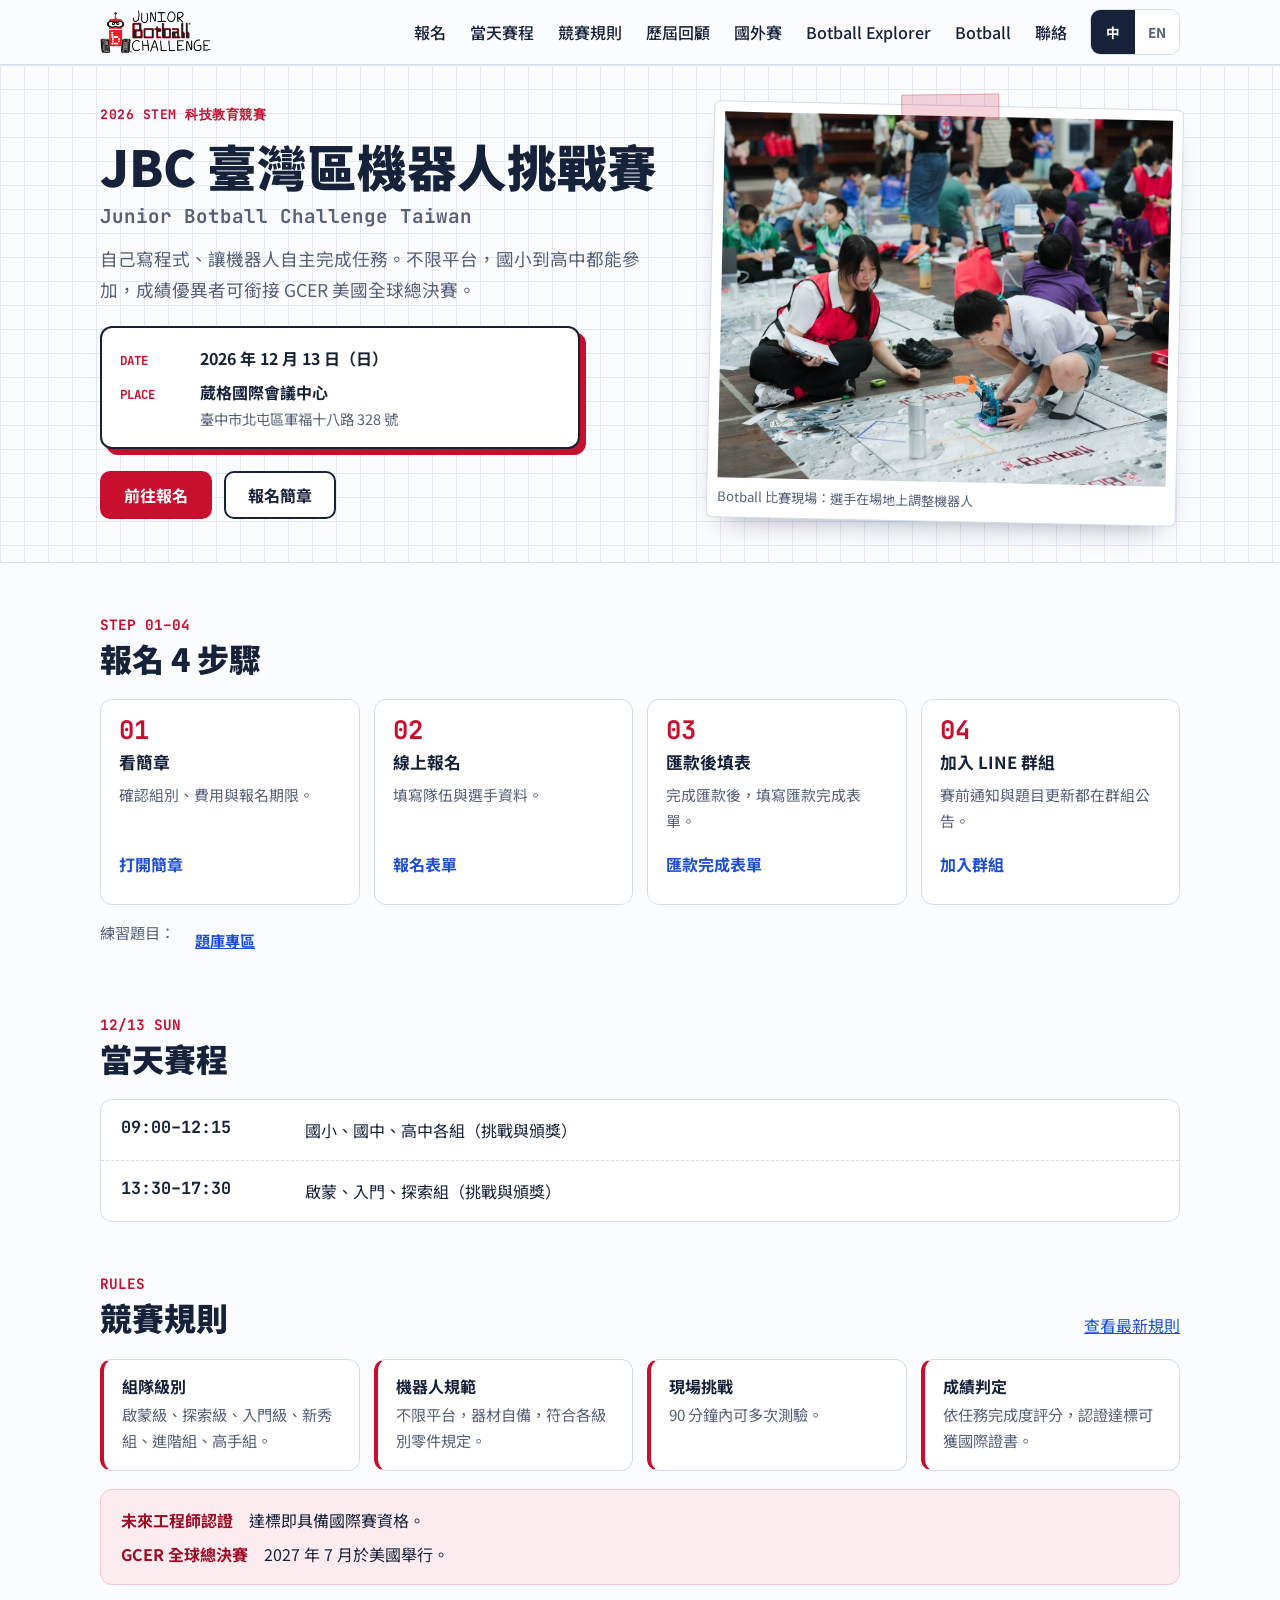
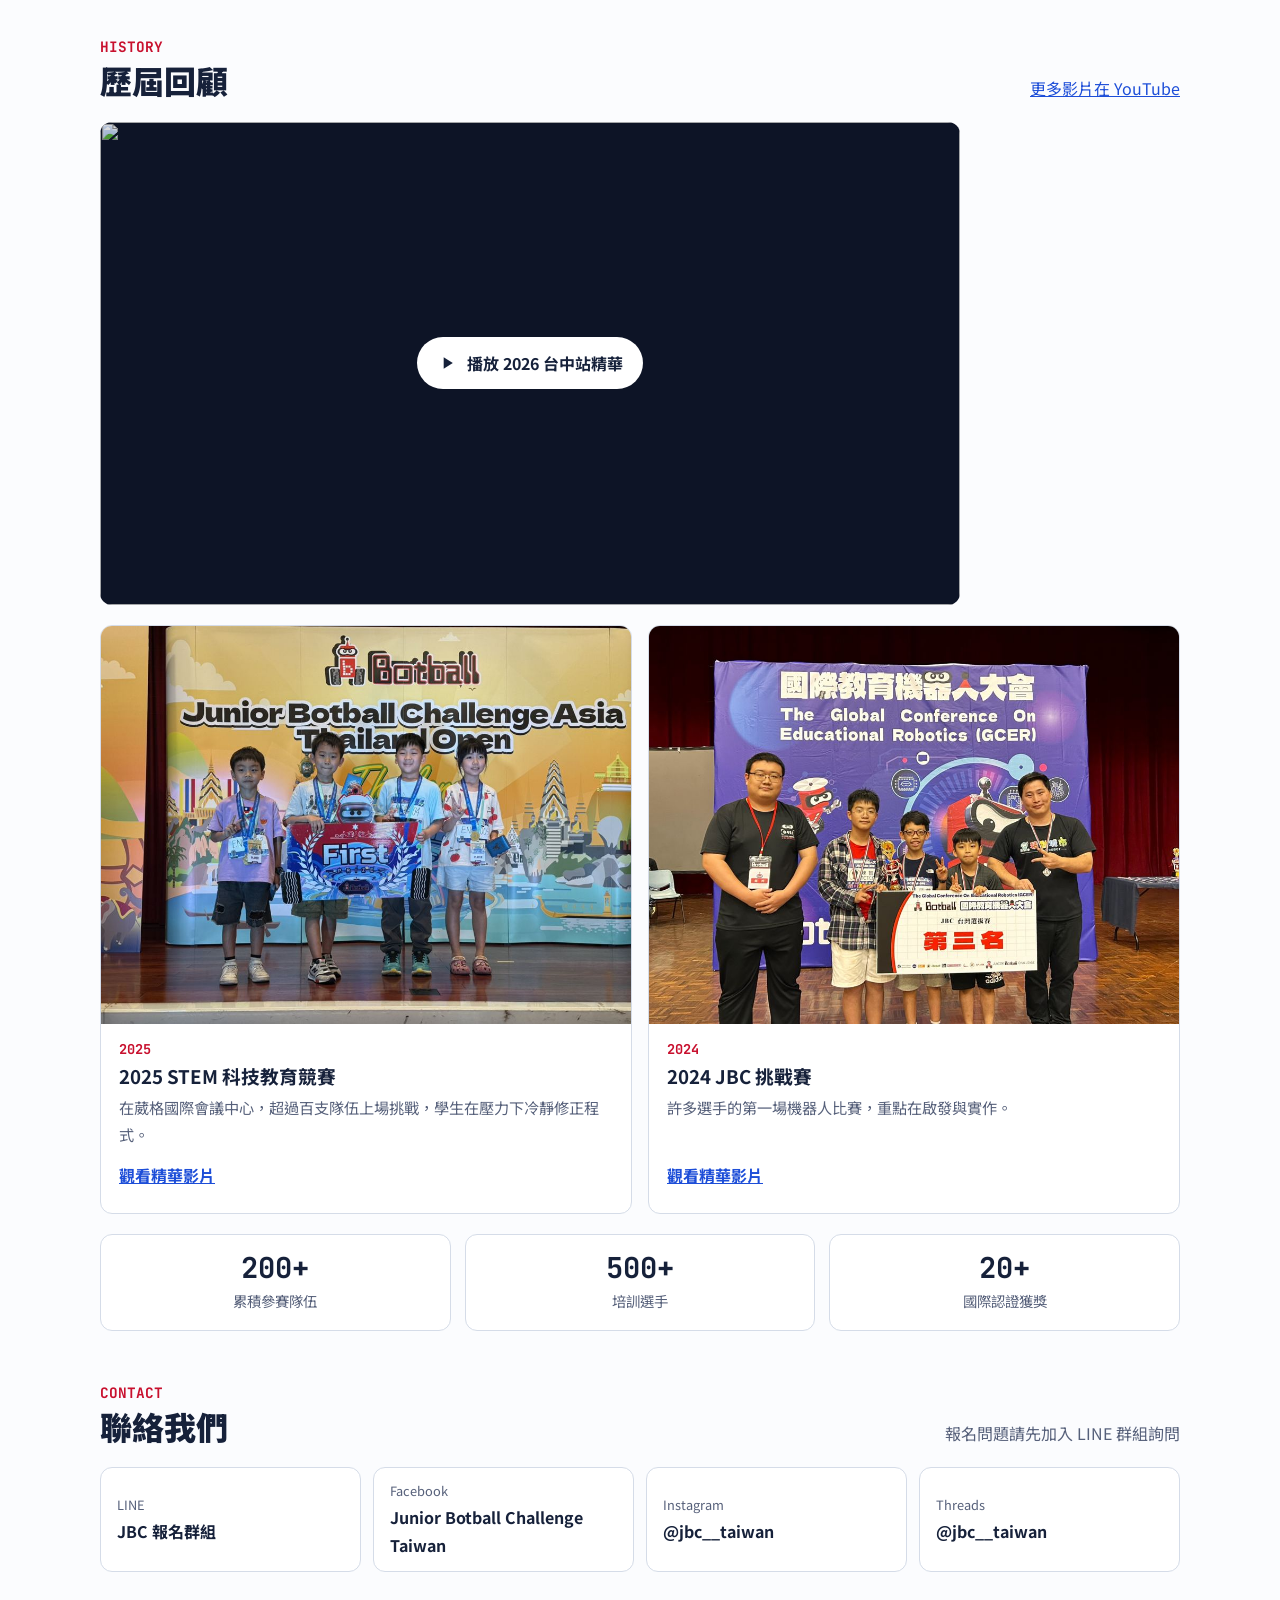
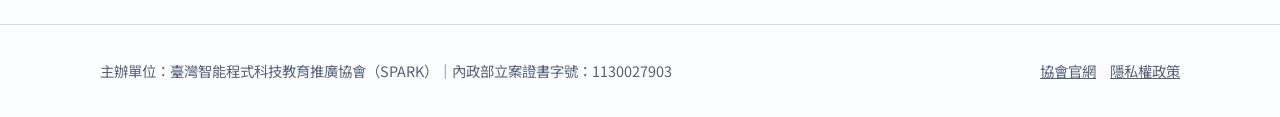
==== index.html @ 240d67c4 "結構化資料 offers 補 availability／validFrom Co-Authored-By: Claude Opus 5.5 <noreply@anthropic.com>" ====
<!DOCTYPE html>
<html lang="zh-Hant-TW">
<head>
<meta charset="UTF-8">
<meta name="viewport" content="width=device-width, initial-scale=1.0">
<meta name="google-site-verification" content="c92625bde6a1e008">
<meta name="google-site-verification" content="DhVqMLKQk_duosycDrDV4HnXtZcIOzn5lHSoK9dYo_E">
<title>Junior Botball Taiwan 2026 | JBC 臺灣區機器人挑戰賽官方網站 - 臺灣智能程式科技教育推廣協會</title>
<meta name="description" content="Junior Botball Challenge（JBC）臺灣區機器人挑戰賽官方網站。2026/12/13（日）於臺中葳格國際會議中心舉行，由臺灣智能程式科技教育推廣協會（SPARK）主辦，不限平台、國小到高中都能參加，成績優異者可銜接 GCER 美國全球總決賽。">
<meta name="robots" content="index, follow, max-image-preview:large, max-snippet:-1, max-video-preview:-1">
<link rel="canonical" href="https://junior-botball-challenge-taiwan.github.io/">
<link rel="icon" type="image/png" href="jbc-logo.png">
<meta name="theme-color" content="#c8102e">
<meta property="og:locale" content="zh_TW">
<meta property="og:type" content="website">
<meta property="og:title" content="JBC 臺灣區機器人挑戰賽 2026/12/13 臺中">
<meta property="og:description" content="Junior Botball Challenge 臺灣區開放挑戰，2026/12/13 臺中葳格國際會議中心。不限平台、國小到高中，成績優異可銜接 GCER 美國全球總決賽。">
<meta property="og:image" content="https://junior-botball-challenge-taiwan.github.io/img/field.jpg">
<meta property="og:image:width" content="1200">
<meta property="og:image:height" content="980">
<meta property="og:url" content="https://junior-botball-challenge-taiwan.github.io/">
<meta property="og:site_name" content="Junior Botball Challenge Taiwan">
<meta name="twitter:card" content="summary_large_image">
<meta name="twitter:title" content="JBC 臺灣區機器人挑戰賽 2026/12/13 臺中">
<meta name="twitter:description" content="不限平台、國小到高中，成績優異可銜接 GCER 美國全球總決賽。">
<meta name="twitter:image" content="https://junior-botball-challenge-taiwan.github.io/img/field.jpg">
<script type="application/ld+json">
{
  "@context": "https://schema.org",
  "@graph": [
    {
      "@type": "WebSite",
      "@id": "https://junior-botball-challenge-taiwan.github.io/#website",
      "url": "https://junior-botball-challenge-taiwan.github.io/",
      "name": "Junior Botball Taiwan 官方網站",
      "description": "Junior Botball Challenge 臺灣區機器人挑戰賽官方網站",
      "publisher": {"@id": "https://junior-botball-challenge-taiwan.github.io/#organization"}
    },
    {
      "@type": "Organization",
      "@id": "https://junior-botball-challenge-taiwan.github.io/#organization",
      "name": "Junior Botball Challenge Taiwan",
      "url": "https://junior-botball-challenge-taiwan.github.io/",
      "logo": "https://junior-botball-challenge-taiwan.github.io/jbc-logo.png",
      "parentOrganization": {"@id": "https://spark-taiwan-association.github.io/#organization"},
      "sameAs": ["https://www.facebook.com/BotballTaiwan/", "https://www.instagram.com/jbc__taiwan/", "https://www.threads.com/@jbc__taiwan", "https://www.youtube.com/@jbc__taiwan"]
    },
    {
      "@type": "SportsEvent",
      "@id": "https://junior-botball-challenge-taiwan.github.io/#event2026",
      "name": "2026 JBC Junior Botball Challenge Taiwan 臺灣區機器人挑戰賽",
      "description": "Junior Botball Challenge 臺灣區開放挑戰。由臺灣智能程式科技教育推廣協會（SPARK）主辦，不限平台，成績優異者可銜接 GCER 美國全球總決賽。",
      "image": "https://junior-botball-challenge-taiwan.github.io/img/field.jpg",
      "startDate": "2026-12-13T09:00+08:00",
      "endDate": "2026-12-13T17:30+08:00",
      "eventStatus": "https://schema.org/EventScheduled",
      "eventAttendanceMode": "https://schema.org/OfflineEventAttendanceMode",
      "location": {"@type": "Place", "name": "葳格國際會議中心", "address": {"@type": "PostalAddress", "streetAddress": "軍福十八路328號", "addressLocality": "臺中市北屯區", "addressCountry": "TW"}},
      "organizer": {"@type": "EducationalOrganization", "@id": "https://spark-taiwan-association.github.io/#organization", "name": "臺灣智能程式科技教育推廣協會", "url": "https://spark-taiwan-association.github.io/"},
      "performer": {"@type": "PerformingGroup", "name": "JBC 臺灣區參賽隊伍"},
      "offers": {"@type": "Offer", "url": "https://forms.gle/fjha4p4qbDPJBKuV6", "availability": "https://schema.org/SoldOut", "validFrom": "2026-09-15T00:00+08:00"}
    }
  ]
}
</script>
<link rel="preconnect" href="https://fonts.googleapis.com">
<link rel="preconnect" href="https://fonts.gstatic.com" crossorigin>
<link href="https://fonts.googleapis.com/css2?family=Noto+Sans+TC:wght@400;500;700;900&family=JetBrains+Mono:wght@500;700&display=swap" rel="stylesheet">
<style>
/* 版面：「工程筆記本」。方格紙底、Botguy 紅、深藍墨水、程式碼字體只用在時間與編號這類資料上；單欄 70rem，左對齊。 */
:root{
  --paper:#fbfcfe; --grid:#e3e9f2; --ink:#16213a; --muted:#56607a; --line:#d5dce8; --card:#fff;
  --red:#c8102e; --red-d:#9e0c24; --red-soft:#fdecef; --blue:#1d4ed8; --amber:#b45309;
  --sans:"Noto Sans TC","PingFang TC","Microsoft JhengHei",sans-serif; --mono:"JetBrains Mono",ui-monospace,Consolas,monospace;
  --r:12px; --w:70rem;
}
*{box-sizing:border-box}
html{scroll-behavior:smooth;scroll-padding-top:72px}
@media (prefers-reduced-motion:reduce){html{scroll-behavior:auto}*{transition:none!important}}
body{margin:0;background:var(--paper);color:var(--ink);font:400 1rem/1.75 var(--sans);-webkit-font-smoothing:antialiased}
img{max-width:100%;height:auto;display:block}
a{color:var(--blue)}
a:focus-visible,button:focus-visible,summary:focus-visible{outline:3px solid var(--blue);outline-offset:3px;border-radius:6px}
h1,h2,h3{line-height:1.3;margin:0;text-wrap:balance}
.wrap{max-width:var(--w);margin:0 auto;padding-inline:20px}
.mono{font-family:var(--mono)}
.skip{position:absolute;left:-999px;top:8px;background:#fff;padding:8px 12px;z-index:100}.skip:focus{left:8px}

.top{position:sticky;top:0;z-index:50;background:rgba(251,252,254,.95);backdrop-filter:blur(8px);border-bottom:1px solid var(--line)}
.top .wrap{display:flex;align-items:center;gap:12px;min-height:64px}
.brand{display:flex;align-items:center;min-height:44px}
.brand img{width:112px;height:auto}
.nav{margin-left:auto;display:flex;gap:2px}
.nav a{display:inline-flex;align-items:center;min-height:44px;padding:0 11px;border-radius:8px;text-decoration:none;color:var(--ink);font-weight:500;white-space:nowrap}
.nav a:hover{background:#eef2f8}
.lang{display:inline-flex;border:1px solid var(--line);border-radius:10px;overflow:hidden;background:#fff}
.lang button{min-height:44px;min-width:44px;border:0;background:#fff;font:700 .85rem var(--sans);color:var(--muted);cursor:pointer}
.lang button[aria-pressed="true"]{background:var(--ink);color:#fff}
.menu{display:none}
.menu summary{list-style:none;display:inline-flex;align-items:center;min-height:44px;padding:0 14px;border:1px solid var(--line);border-radius:10px;cursor:pointer;font-weight:500;background:#fff}
.menu summary::-webkit-details-marker{display:none}
.menu[open] .panel{position:absolute;left:0;right:0;top:64px;background:#fff;border-bottom:1px solid var(--line);padding:8px 20px 16px;display:grid}
.menu .panel a{min-height:48px;display:flex;align-items:center;text-decoration:none;color:var(--ink);font-weight:500;border-bottom:1px solid #eef1f5}
@media (max-width:960px){.nav{display:none}.menu{display:block;margin-left:auto}}

/* 第一屏：方格紙 */
.hero{background-color:var(--paper);background-image:linear-gradient(var(--grid) 1px,transparent 1px),linear-gradient(90deg,var(--grid) 1px,transparent 1px);background-size:24px 24px;border-bottom:1px solid var(--line);padding-block:40px}
.hero .grid{display:grid;grid-template-columns:1.1fr .9fr;gap:36px;align-items:center}
.kicker{font:700 .82rem/1 var(--mono);color:var(--red);letter-spacing:.04em}
.hero h1{font-size:clamp(2rem,4.6vw,3.1rem);font-weight:900;margin-top:12px}
.hero h1 .en{display:block;font:700 clamp(1rem,2vw,1.2rem)/1.4 var(--mono);color:var(--muted);margin-top:6px}
.hero .lead{font-size:1.1rem;color:var(--muted);margin:14px 0 20px;max-width:32em}
.event{background:#fff;border:2px solid var(--ink);border-radius:var(--r);padding:16px 18px;display:grid;gap:6px;max-width:30rem;box-shadow:6px 6px 0 var(--red)}
.event .row{display:grid;grid-template-columns:4.5rem 1fr;gap:8px;align-items:baseline}
.event .k{font:700 .78rem/1.6 var(--mono);color:var(--red)}
.event .v{font-weight:700}
.event .v small{display:block;font-weight:400;color:var(--muted);font-size:.9rem}
.btns{display:flex;flex-wrap:wrap;gap:12px;margin-top:22px}
.btn{display:inline-flex;align-items:center;justify-content:center;gap:8px;min-height:48px;padding:0 22px;border-radius:10px;font-weight:700;text-decoration:none;border:2px solid var(--ink)}
.btn.primary{background:var(--red);border-color:var(--red);color:#fff}
.btn.primary:hover{background:var(--red-d);border-color:var(--red-d)}
.btn.ghost{background:#fff;color:var(--ink)}
.shot{margin:0;background:#fff;padding:10px 10px 8px;border:1px solid var(--line);border-radius:6px;transform:rotate(1.2deg);box-shadow:0 14px 30px -18px rgba(22,33,58,.5);position:relative}
.shot::before{content:"";position:absolute;top:-12px;left:50%;width:96px;height:24px;margin-left:-48px;background:rgba(200,16,46,.18);border:1px solid rgba(200,16,46,.25);transform:rotate(-2deg)}
.shot figcaption{font-size:.82rem;color:var(--muted);padding-top:8px}
@media (max-width:900px){.hero .grid{grid-template-columns:1fr;gap:28px}.hero{padding-block:24px}.shot{transform:none}}

section{padding-block:52px}
.head{display:flex;align-items:end;justify-content:space-between;gap:12px;flex-wrap:wrap;margin-bottom:20px}
.head h2{font-size:clamp(1.5rem,3vw,2rem);font-weight:900}
.head h2 .n{font:700 .9rem var(--mono);color:var(--red);display:block;margin-bottom:4px}
.head p{margin:0;color:var(--muted)}

/* 報名步驟 */
.steps{list-style:none;margin:0;padding:0;display:grid;grid-template-columns:repeat(4,1fr);gap:14px;counter-reset:s}
.steps li{counter-increment:s;background:var(--card);border:1px solid var(--line);border-radius:var(--r);padding:18px;display:flex;flex-direction:column;gap:8px;min-width:0}
.steps li::before{content:"0" counter(s);font:700 1.6rem/1 var(--mono);color:var(--red)}
.steps h3{font-size:1.05rem}
.steps p{margin:0;color:var(--muted);font-size:.93rem;flex:1}
.steps a{display:inline-flex;align-items:center;min-height:44px;font-weight:700;text-decoration:none}
.extra{margin-top:14px;display:flex;flex-wrap:wrap;gap:10px 20px;color:var(--muted);font-size:.95rem}
.extra a{display:inline-flex;align-items:center;min-height:44px;font-weight:700}
@media (max-width:900px){.steps{grid-template-columns:1fr 1fr}}
@media (max-width:520px){.steps{grid-template-columns:1fr}.steps li{display:grid;grid-template-columns:48px 1fr;gap:2px 12px;padding:14px 16px}.steps li::before{grid-row:1/4;align-self:start;padding-top:2px}}

/* 當天賽程 */
.day{background:#fff;border:1px solid var(--line);border-radius:var(--r);overflow:hidden}
.slot{display:grid;grid-template-columns:10.5rem 1fr;gap:16px;padding:16px 20px;border-top:1px dashed var(--line)}
.slot:first-child{border-top:0}
.slot .t{font:700 1.05rem var(--mono);font-variant-numeric:tabular-nums}
@media (max-width:520px){.slot{grid-template-columns:1fr;gap:2px;padding:14px 16px}}

/* 規則 */
.rules{display:grid;grid-template-columns:repeat(4,1fr);gap:14px}
.rule{background:#fff;border:1px solid var(--line);border-left:4px solid var(--red);border-radius:var(--r);padding:16px 18px;min-width:0}
.rule h3{font-size:1rem}
.rule p{margin:4px 0 0;color:var(--muted);font-size:.95rem}
@media (max-width:900px){.rules{grid-template-columns:1fr 1fr}}
@media (max-width:520px){.rules{grid-template-columns:1fr}}
.path{margin-top:18px;background:var(--red-soft);border:1px solid #f6c5cf;border-radius:var(--r);padding:16px 20px;display:grid;gap:6px}
.path b{color:var(--red-d)}

/* 歷屆回顧 */
.video{position:relative;aspect-ratio:16/9;width:100%;max-width:860px;border-radius:var(--r);overflow:hidden;background:#0d1426;margin-bottom:20px}
.video a,.video iframe{position:absolute;inset:0;width:100%;height:100%;border:0}
.video a{display:grid;place-items:center;text-decoration:none}
.video img{position:absolute;inset:0;width:100%;height:100%;object-fit:cover;opacity:.85}
.video .play{position:relative;display:inline-flex;align-items:center;gap:10px;background:#fff;color:var(--ink);font-weight:700;padding:12px 20px;border-radius:999px;min-height:48px}
.years{display:grid;grid-template-columns:repeat(auto-fit,minmax(280px,1fr));gap:16px}
.year{background:#fff;border:1px solid var(--line);border-radius:var(--r);overflow:hidden;display:flex;flex-direction:column;min-width:0}
.year img{aspect-ratio:4/3;object-fit:cover;width:100%}
.year .b{padding:16px 18px;display:flex;flex-direction:column;gap:6px;flex:1}
.year .y{font:700 .85rem var(--mono);color:var(--red)}
.year p{margin:0;color:var(--muted);font-size:.95rem;flex:1}
.year a{display:inline-flex;align-items:center;min-height:44px;font-weight:700}
.stats{display:grid;grid-template-columns:repeat(3,1fr);gap:14px;margin-top:20px}
.stat{background:#fff;border:1px solid var(--line);border-radius:var(--r);padding:16px;text-align:center}
.stat b{display:block;font:700 1.8rem/1.2 var(--mono);color:var(--ink)}
.stat span{color:var(--muted);font-size:.9rem}

/* 聯絡 */
.contact{display:grid;grid-template-columns:repeat(auto-fit,minmax(200px,1fr));gap:12px}
.contact a{display:flex;flex-direction:column;justify-content:center;min-height:68px;padding:12px 16px;background:#fff;border:1px solid var(--line);border-radius:var(--r);text-decoration:none;color:var(--ink);min-width:0}
.contact small{color:var(--muted);font-size:.8rem}
.contact b{overflow-wrap:anywhere}

footer{border-top:1px solid var(--line);padding-block:24px 96px;font-size:.9rem;color:var(--muted)}
footer .wrap{display:flex;flex-wrap:wrap;gap:6px 24px;justify-content:space-between;align-items:center}
footer a{color:var(--muted);display:inline-flex;align-items:center;min-height:44px}
.dock{position:fixed;left:0;right:0;bottom:0;z-index:60;display:none;gap:10px;padding:10px 16px calc(10px + env(safe-area-inset-bottom,0px));background:rgba(255,255,255,.97);border-top:1px solid var(--line)}
.dock a{flex:1;min-height:48px}
@media (max-width:900px){.dock{display:flex}}
@media (min-width:901px){footer{padding-bottom:24px}}
</style>
<script async src="https://www.googletagmanager.com/gtag/js?id=G-RSTZ156MFP"></script>
<script>window.dataLayer=window.dataLayer||[];function gtag(){dataLayer.push(arguments);}gtag('js',new Date());gtag('config','G-RSTZ156MFP');</script>
</head>
<body>
<a class="skip" href="#main" data-i18n="skip">跳到主要內容</a>
<header class="top">
  <div class="wrap">
    <a class="brand" href="#top" aria-label="Junior Botball Challenge Taiwan"><img src="jbc-logo.png" width="400" height="158" alt="Junior Botball Challenge"></a>
    <nav class="nav" aria-label="主選單">
      <a href="#apply" data-i18n="n1">報名</a><a href="#day" data-i18n="n2">當天賽程</a><a href="#rules" data-i18n="n3">競賽規則</a><a href="#history" data-i18n="n4">歷屆回顧</a><a href="international.html" data-i18n="n5">國外賽</a><a href="explorer/" data-i18n="n7">Botball Explorer</a><a href="botball/" data-i18n="n8">Botball</a><a href="#contact" data-i18n="n6">聯絡</a>
    </nav>
    <details class="menu">
      <summary data-i18n="menu">選單</summary>
      <div class="panel">
        <a href="#apply" data-i18n="n1">報名</a><a href="#day" data-i18n="n2">當天賽程</a><a href="#rules" data-i18n="n3">競賽規則</a><a href="#history" data-i18n="n4">歷屆回顧</a><a href="international.html" data-i18n="n5">國外賽</a><a href="explorer/" data-i18n="n7">Botball Explorer</a><a href="botball/" data-i18n="n8">Botball</a><a href="#contact" data-i18n="n6">聯絡</a>
      </div>
    </details>
    <div class="lang" role="group" aria-label="語言 Language"><button type="button" data-lang="zh" aria-pressed="true">中</button><button type="button" data-lang="en" aria-pressed="false">EN</button></div>
  </div>
</header>

<main id="main">
  <section class="hero" id="top">
    <div class="wrap grid">
      <div>
        <div class="kicker" data-i18n="kicker">2026 STEM 科技教育競賽</div>
        <h1><span data-i18n="h1">JBC 臺灣區機器人挑戰賽</span><span class="en">Junior Botball Challenge Taiwan</span></h1>
        <p class="lead" data-i18n="lead">自己寫程式、讓機器人自主完成任務。不限平台，國小到高中都能參加，成績優異者可銜接 GCER 美國全球總決賽。</p>
        <div class="event" aria-label="比賽資訊">
          <div class="row"><span class="k">DATE</span><span class="v" data-i18n="date">2026 年 12 月 13 日（日）</span></div>
          <div class="row"><span class="k">PLACE</span><span class="v"><span data-i18n="place">葳格國際會議中心</span><small data-i18n="addr">臺中市北屯區軍福十八路 328 號</small></span></div>
        </div>
        <div class="btns">
          <a class="btn primary" href="https://forms.gle/fjha4p4qbDPJBKuV6" data-i18n="cta1">前往報名</a>
          <a class="btn ghost" href="https://drive.google.com/drive/folders/1B7hhfJ3Ua2CyPPmKw17oYh9i8j2RODKG?usp=sharing" data-i18n="cta2">報名簡章</a>
        </div>
      </div>
      <figure class="shot">
        <img src="img/field.jpg" width="1200" height="980" alt="Botball 比賽現場，學生蹲在場地上調整機器人" fetchpriority="high">
        <figcaption data-i18n="cap">Botball 比賽現場：選手在場地上調整機器人</figcaption>
      </figure>
    </div>
  </section>

  <section id="apply">
    <div class="wrap">
      <div class="head"><h2><span class="n">STEP 01–04</span><span data-i18n="apply-h">報名 4 步驟</span></h2></div>
      <ol class="steps">
        <li><h3 data-i18n="s1">看簡章</h3><p data-i18n="s1d">確認組別、費用與報名期限。</p><a href="https://drive.google.com/drive/folders/1B7hhfJ3Ua2CyPPmKw17oYh9i8j2RODKG?usp=sharing" data-i18n="s1a">打開簡章</a></li>
        <li><h3 data-i18n="s2">線上報名</h3><p data-i18n="s2d">填寫隊伍與選手資料。</p><a href="https://forms.gle/fjha4p4qbDPJBKuV6" data-i18n="s2a">報名表單</a></li>
        <li><h3 data-i18n="s3">匯款後填表</h3><p data-i18n="s3d">完成匯款後，填寫匯款完成表單。</p><a href="https://forms.gle/NYLy2fz9EUi4smjY7" data-i18n="s3a">匯款完成表單</a></li>
        <li><h3 data-i18n="s4">加入 LINE 群組</h3><p data-i18n="s4d">賽前通知與題目更新都在群組公告。</p><a href="https://line.me/ti/g2/4KLjDA6pPbE8BBsQUPSQS2M3rLRNPWO0PVtz9A?utm_source=invitation&amp;utm_medium=link_copy&amp;utm_campaign=default" data-i18n="s4a">加入群組</a></li>
      </ol>
      <div class="extra"><span data-i18n="qb-t">練習題目：</span><a href="https://docs.google.com/document/d/1isL4PLwy8q3PvW-gpLOKPoVwIaVrX9-dNvwRcoZbD04/edit?tab=t.24zxd1dnbc7u#heading=h.enjhjnwujonh" data-i18n="qb">題庫專區</a></div>
    </div>
  </section>

  <section id="day" style="padding-top:0">
    <div class="wrap">
      <div class="head"><h2><span class="n">12/13 SUN</span><span data-i18n="day-h">當天賽程</span></h2></div>
      <div class="day">
        <div class="slot"><div class="t">09:00–12:15</div><div data-i18n="am">國小、國中、高中各組（挑戰與頒獎）</div></div>
        <div class="slot"><div class="t">13:30–17:30</div><div data-i18n="pm">啟蒙、入門、探索組（挑戰與頒獎）</div></div>
      </div>
    </div>
  </section>

  <section id="rules" style="padding-top:0">
    <div class="wrap">
      <div class="head"><h2><span class="n">RULES</span><span data-i18n="rules-h">競賽規則</span></h2><p><a href="https://docs.google.com/document/d/1isL4PLwy8q3PvW-gpLOKPoVwIaVrX9-dNvwRcoZbD04/edit?tab=t.24zxd1dnbc7u#heading=h.enjhjnwujonh" data-i18n="rules-link">查看最新規則</a></p></div>
      <div class="rules">
        <div class="rule"><h3 data-i18n="r1">組隊級別</h3><p data-i18n="r1d">啟蒙級、探索級、入門級、新秀組、進階組、高手組。</p></div>
        <div class="rule"><h3 data-i18n="r2">機器人規範</h3><p data-i18n="r2d">不限平台，器材自備，符合各級別零件規定。</p></div>
        <div class="rule"><h3 data-i18n="r3">現場挑戰</h3><p data-i18n="r3d">90 分鐘內可多次測驗。</p></div>
        <div class="rule"><h3 data-i18n="r4">成績判定</h3><p data-i18n="r4d">依任務完成度評分，認證達標可獲國際證書。</p></div>
      </div>
      <div class="path">
        <div><b data-i18n="p1">未來工程師認證</b>　<span data-i18n="p1d">達標即具備國際賽資格。</span></div>
        <div><b data-i18n="p2">GCER 全球總決賽</b>　<span data-i18n="p2d">2027 年 7 月於美國舉行。</span></div>
      </div>
    </div>
  </section>

  <section id="history" style="padding-top:0">
    <div class="wrap">
      <div class="head"><h2><span class="n">HISTORY</span><span data-i18n="hist-h">歷屆回顧</span></h2><p><a href="https://www.youtube.com/@jbc__taiwan" data-i18n="yt">更多影片在 YouTube</a></p></div>
      <div class="video">
        <a href="https://youtu.be/GfGKOqLs-tU" class="yt" data-id="GfGKOqLs-tU">
          <img src="https://i.ytimg.com/vi/GfGKOqLs-tU/hqdefault.jpg" width="480" height="360" alt="" loading="lazy">
          <span class="play"><svg width="20" height="20" viewBox="0 0 24 24" fill="currentColor" aria-hidden="true"><path d="M8 5v14l11-7z"/></svg><span data-i18n="play">播放 2026 台中站精華</span></span>
        </a>
      </div>
      <div class="years">
        <article class="year">
          <img src="img/2025.jpg" width="1000" height="750" alt="2025 年 JBC 選手合影" loading="lazy">
          <div class="b"><span class="y">2025</span><h3 data-i18n="y25">2025 STEM 科技教育競賽</h3><p data-i18n="y25d">在葳格國際會議中心，超過百支隊伍上場挑戰，學生在壓力下冷靜修正程式。</p><a href="https://www.youtube.com/watch?v=rcE14MQA5Xs" data-i18n="watch">觀看精華影片</a></div>
        </article>
        <article class="year">
          <img src="img/2024.jpg" width="1000" height="750" alt="2024 年臺灣隊在 GCER 獲得第三名" loading="lazy">
          <div class="b"><span class="y">2024</span><h3 data-i18n="y24">2024 JBC 挑戰賽</h3><p data-i18n="y24d">許多選手的第一場機器人比賽，重點在啟發與實作。</p><a href="https://www.youtube.com/watch?v=-pvjUm5lbAI" data-i18n="watch">觀看精華影片</a></div>
        </article>
      </div>
      <div class="stats">
        <div class="stat"><b>200+</b><span data-i18n="st1">累積參賽隊伍</span></div>
        <div class="stat"><b>500+</b><span data-i18n="st2">培訓選手</span></div>
        <div class="stat"><b>20+</b><span data-i18n="st3">國際認證獲獎</span></div>
      </div>
    </div>
  </section>

  <section id="contact" style="padding-top:0">
    <div class="wrap">
      <div class="head"><h2><span class="n">CONTACT</span><span data-i18n="ct-h">聯絡我們</span></h2><p data-i18n="ct-p">報名問題請先加入 LINE 群組詢問</p></div>
      <div class="contact">
        <a href="https://line.me/ti/g2/4KLjDA6pPbE8BBsQUPSQS2M3rLRNPWO0PVtz9A?utm_source=invitation&amp;utm_medium=link_copy&amp;utm_campaign=default"><small>LINE</small><b data-i18n="line">JBC 報名群組</b></a>
        <a href="https://www.facebook.com/BotballTaiwan/"><small>Facebook</small><b>Junior Botball Challenge Taiwan</b></a>
        <a href="https://www.instagram.com/jbc__taiwan"><small>Instagram</small><b>@jbc__taiwan</b></a>
        <a href="https://www.threads.com/@jbc__taiwan"><small>Threads</small><b>@jbc__taiwan</b></a>
      </div>
    </div>
  </section>
</main>

<footer>
  <div class="wrap">
    <div><span data-i18n="org">主辦單位：臺灣智能程式科技教育推廣協會（SPARK）｜內政部立案證書字號：1130027903</span></div>
    <span><a href="https://spark-taiwan-association.github.io/" data-i18n="org-link">協會官網</a>　<a href="https://spark-taiwan-association.github.io/privacy.html" data-i18n="privacy">隱私權政策</a></span>
  </div>
</footer>

<nav class="dock" aria-label="快速操作">
  <a class="btn primary" href="https://forms.gle/fjha4p4qbDPJBKuV6" data-i18n="cta1">前往報名</a>
  <a class="btn ghost" href="https://line.me/ti/g2/4KLjDA6pPbE8BBsQUPSQS2M3rLRNPWO0PVtz9A?utm_source=invitation&amp;utm_medium=link_copy&amp;utm_campaign=default" data-i18n="dock2">加入 LINE</a>
</nav>

<script>
var EN = {
  skip:'Skip to content', n1:'Register', n2:'Schedule', n3:'Rules', n4:'History', n5:'International', n7:'Botball Explorer', n8:'Botball', n6:'Contact', menu:'Menu',
  kicker:'2026 STEM EDUCATION COMPETITION', h1:'JBC Taiwan Robotics Challenge',
  lead:'Students write their own code so robots complete missions on their own. Any robot platform, open to elementary through high school. Top teams can advance to GCER, the global finals in the USA.',
  date:'Sunday, December 13, 2026', place:'Wagor International Convention Center', addr:'No. 328, Junfu 18th Rd., Beitun Dist., Taichung',
  cta1:'Register now', cta2:'Competition guide', cap:'At a Botball event: students tune their robots on the field',
  'apply-h':'Register in 4 steps', s1:'Read the guide', s1d:'Check categories, fees and deadlines.', s1a:'Open the guide',
  s2:'Register online', s2d:'Fill in team and student details.', s2a:'Registration form',
  s3:'Pay, then confirm', s3d:'After paying, submit the payment form.', s3a:'Payment form',
  s4:'Join the LINE group', s4d:'Event notices and task updates are posted there.', s4a:'Join group',
  'qb-t':'Practice tasks:', qb:'Question bank', 'day-h':'Event-day schedule',
  am:'Elementary, junior high and high school categories (challenge and awards)', pm:'Starter, Entry and Explorer categories (challenge and awards)',
  'rules-h':'Rules', 'rules-link':'Latest rules', r1:'Categories', r1d:'Starter, Explorer, Entry, Novice, Intermediate, Advanced.',
  r2:'Robot specs', r2d:'Any robot platform. Bring your own kit, follow category rules.', r3:'Live challenge', r3d:'Multiple test runs within 90 minutes.',
  r4:'Scoring', r4d:'Scored by mission completion; qualifying teams receive an international certificate.',
  p1:'Future Engineer Certification', p1d:'Meeting the standard qualifies a team for international events.', p2:'GCER Global Finals', p2d:'July 2027 in the USA.',
  'hist-h':'History', yt:'More videos on YouTube', play:'Play 2026 Taichung highlights',
  y25:'2025 STEM Education Competition', y25d:'Over 100 teams competed at the Wagor International Convention Center, fixing code calmly under pressure.', watch:'Watch highlights',
  y24:'2024 JBC Challenge', y24d:'The first robotics event for many students, focused on discovery and hands-on work.',
  st1:'Teams to date', st2:'Students trained', st3:'International certifications',
  'ct-h':'Contact', 'ct-p':'For registration questions, ask in the LINE group first', line:'JBC registration group',
  org:'Organizer: Taiwan Smart Programming AI Robotics & Knowledge Association (SPARK) | MOI registration No. 1130027903', 'org-link':'SPARK website', privacy:'Privacy policy', dock2:'Join LINE'
};
function setLang(l){
  document.querySelectorAll('[data-i18n]').forEach(function(el){
    var k=el.dataset.i18n; if(!('zh' in el.dataset)) el.dataset.zh=el.textContent;
    el.textContent = l==='en' ? (EN[k]||el.dataset.zh) : el.dataset.zh;
  });
  document.documentElement.lang = l==='en' ? 'en' : 'zh-Hant-TW';
  document.querySelectorAll('.lang button').forEach(function(b){b.setAttribute('aria-pressed', b.dataset.lang===l)});
  try{localStorage.setItem('jbc-lang',l)}catch(e){}
}
document.querySelectorAll('.lang button').forEach(function(b){b.addEventListener('click',function(){setLang(b.dataset.lang)})});
try{ if(localStorage.getItem('jbc-lang')==='en') setLang('en'); }catch(e){}
document.querySelectorAll('.yt').forEach(function(a){a.addEventListener('click',function(e){
  e.preventDefault(); var f=document.createElement('iframe');
  f.src='https://www.youtube-nocookie.com/embed/'+a.dataset.id+'?autoplay=1&rel=0'; f.title='JBC 精華影片';
  f.allow='autoplay; encrypted-media; picture-in-picture'; f.allowFullscreen=true; a.replaceWith(f);
})});
document.querySelectorAll('.menu .panel a').forEach(function(a){a.addEventListener('click',function(){a.closest('details').removeAttribute('open')})});
</script>
</body>
</html>
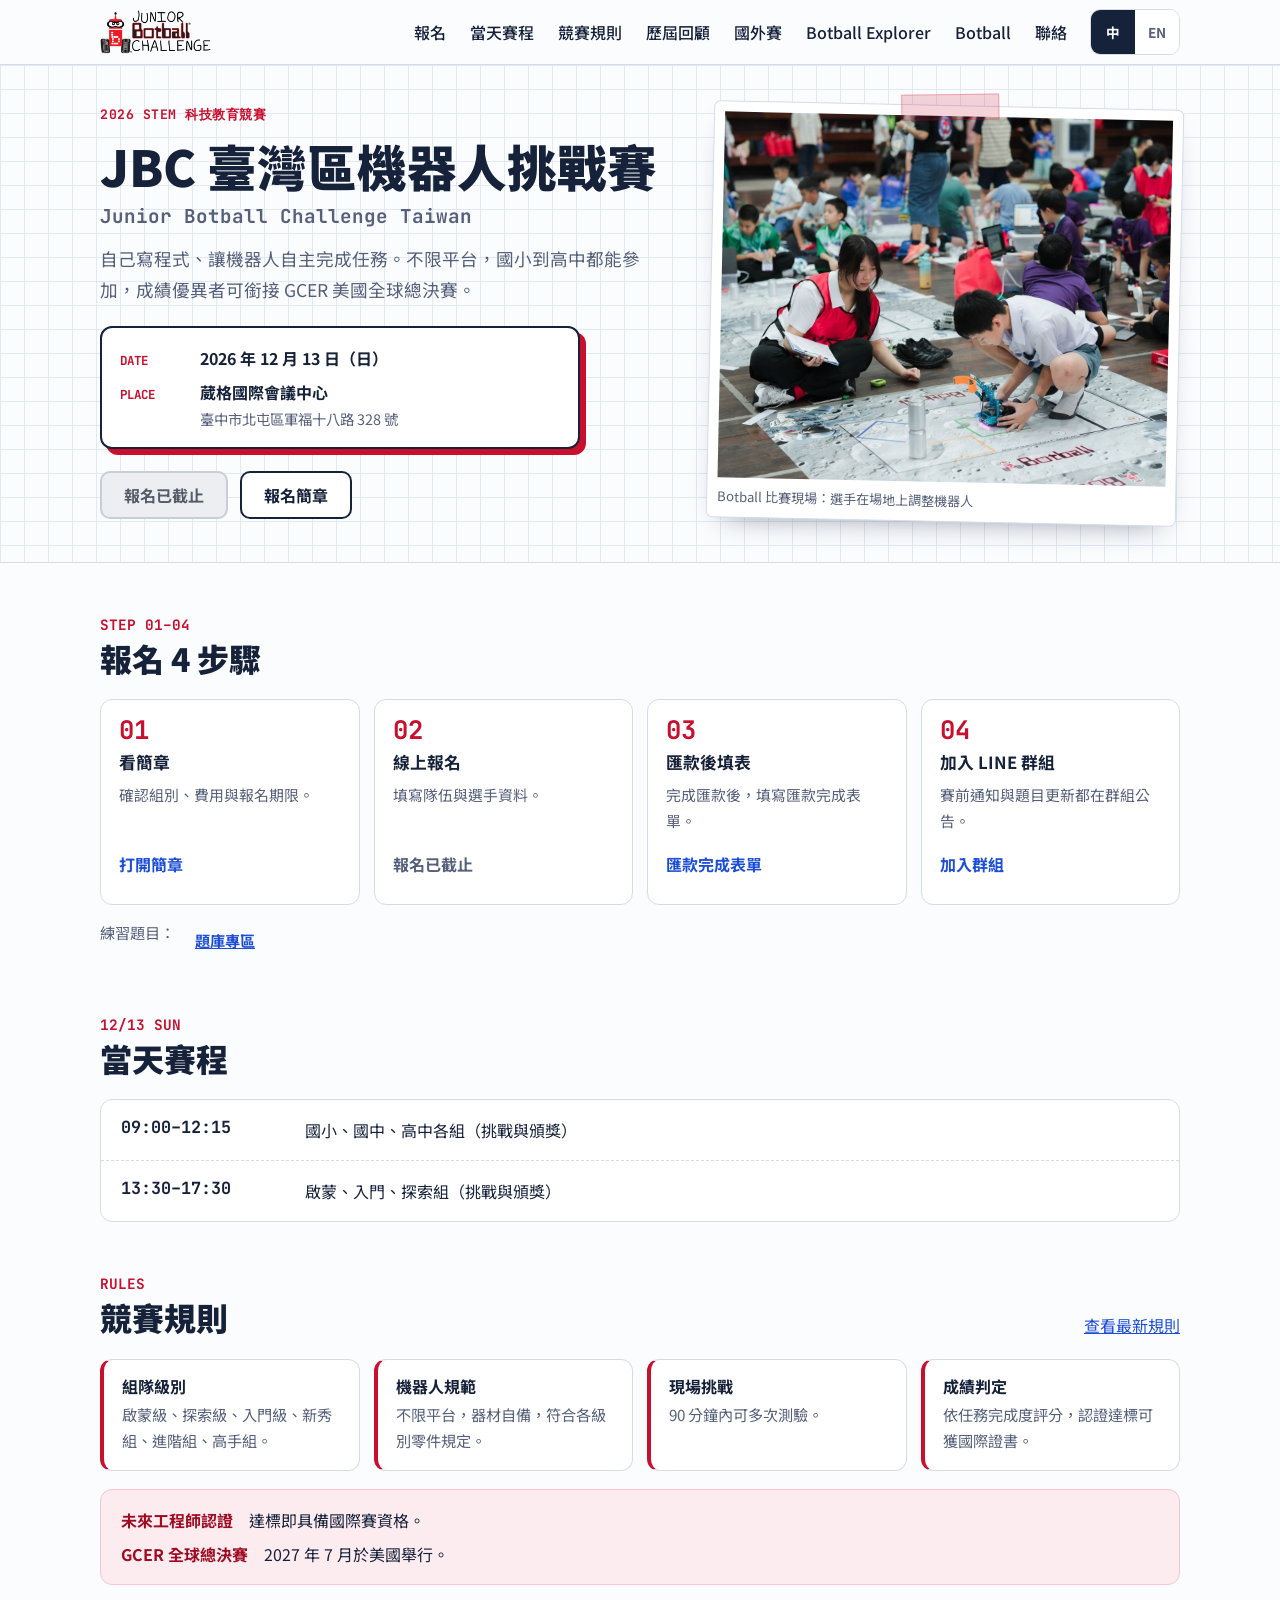
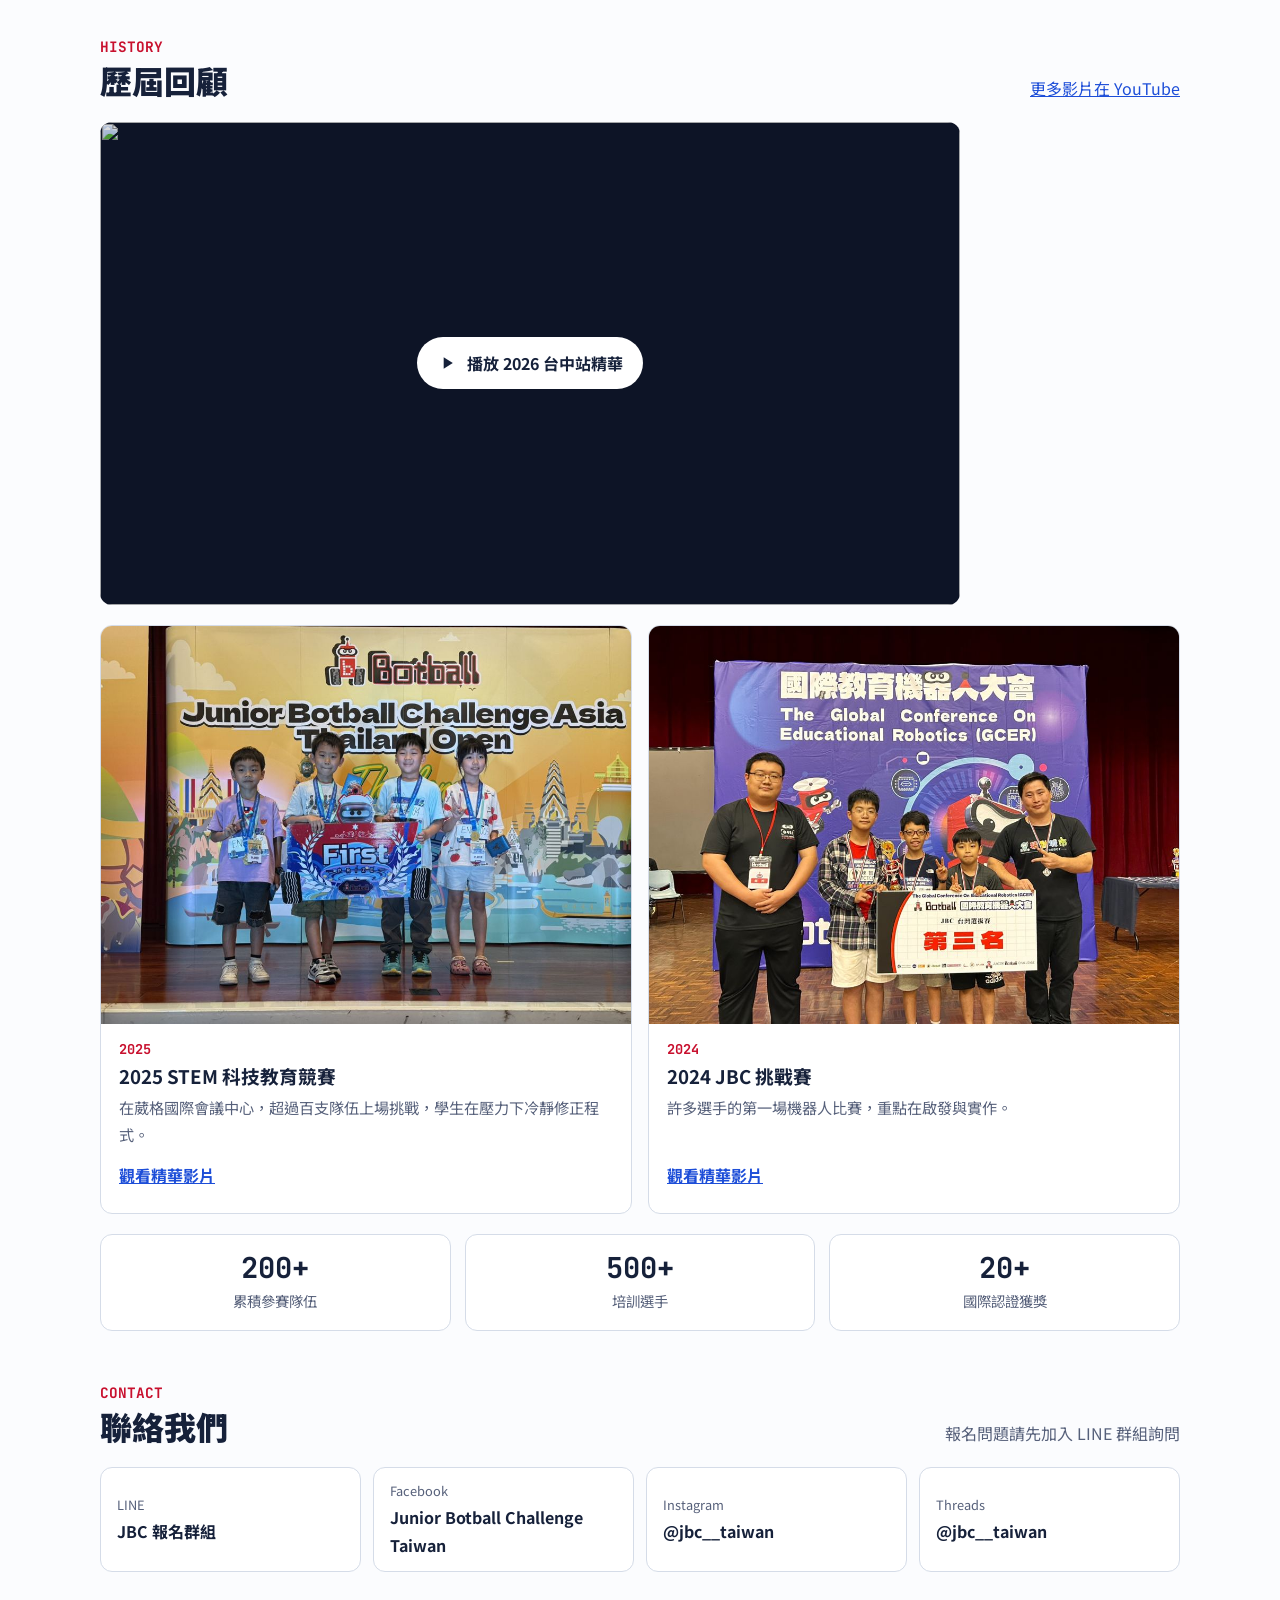
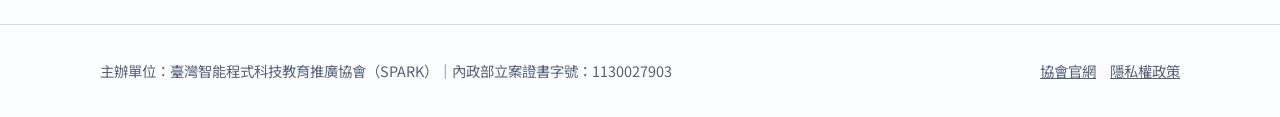
==== commit 811dd626: "首頁報名已截止、國際賽頁改 2027 日期、sitemap lastmod - 首頁上方、手機底部、報名步驟 02 改為「報名已截止」 - international.html：GCER 2027/0" ====
--- a/index.html
+++ b/index.html
@@ -120,6 +120,7 @@
 .btn.primary{background:var(--red);border-color:var(--red);color:#fff}
 .btn.primary:hover{background:var(--red-d);border-color:var(--red-d)}
 .btn.ghost{background:#fff;color:var(--ink)}
+.btn.closed{background:#eceef2;border-color:#c9cdd5;color:#555c68;cursor:not-allowed}
 .shot{margin:0;background:#fff;padding:10px 10px 8px;border:1px solid var(--line);border-radius:6px;transform:rotate(1.2deg);box-shadow:0 14px 30px -18px rgba(22,33,58,.5);position:relative}
 .shot::before{content:"";position:absolute;top:-12px;left:50%;width:96px;height:24px;margin-left:-48px;background:rgba(200,16,46,.18);border:1px solid rgba(200,16,46,.25);transform:rotate(-2deg)}
 .shot figcaption{font-size:.82rem;color:var(--muted);padding-top:8px}
@@ -138,6 +139,7 @@
 .steps h3{font-size:1.05rem}
 .steps p{margin:0;color:var(--muted);font-size:.93rem;flex:1}
 .steps a{display:inline-flex;align-items:center;min-height:44px;font-weight:700;text-decoration:none}
+.steps .closed{display:inline-flex;align-items:center;min-height:44px;font-weight:700;color:var(--muted)}
 .extra{margin-top:14px;display:flex;flex-wrap:wrap;gap:10px 20px;color:var(--muted);font-size:.95rem}
 .extra a{display:inline-flex;align-items:center;min-height:44px;font-weight:700}
 @media (max-width:900px){.steps{grid-template-columns:1fr 1fr}}
@@ -188,7 +190,7 @@
 footer .wrap{display:flex;flex-wrap:wrap;gap:6px 24px;justify-content:space-between;align-items:center}
 footer a{color:var(--muted);display:inline-flex;align-items:center;min-height:44px}
 .dock{position:fixed;left:0;right:0;bottom:0;z-index:60;display:none;gap:10px;padding:10px 16px calc(10px + env(safe-area-inset-bottom,0px));background:rgba(255,255,255,.97);border-top:1px solid var(--line)}
-.dock a{flex:1;min-height:48px}
+.dock a,.dock .btn{flex:1;min-height:48px}
 @media (max-width:900px){.dock{display:flex}}
 @media (min-width:901px){footer{padding-bottom:24px}}
 </style>
@@ -225,7 +227,7 @@
           <div class="row"><span class="k">PLACE</span><span class="v"><span data-i18n="place">葳格國際會議中心</span><small data-i18n="addr">臺中市北屯區軍福十八路 328 號</small></span></div>
         </div>
         <div class="btns">
-          <a class="btn primary" href="https://forms.gle/fjha4p4qbDPJBKuV6" data-i18n="cta1">前往報名</a>
+          <span class="btn closed" role="link" aria-disabled="true" data-i18n="cta1">報名已截止</span>
           <a class="btn ghost" href="https://drive.google.com/drive/folders/1B7hhfJ3Ua2CyPPmKw17oYh9i8j2RODKG?usp=sharing" data-i18n="cta2">報名簡章</a>
         </div>
       </div>
@@ -241,7 +243,7 @@
       <div class="head"><h2><span class="n">STEP 01–04</span><span data-i18n="apply-h">報名 4 步驟</span></h2></div>
       <ol class="steps">
         <li><h3 data-i18n="s1">看簡章</h3><p data-i18n="s1d">確認組別、費用與報名期限。</p><a href="https://drive.google.com/drive/folders/1B7hhfJ3Ua2CyPPmKw17oYh9i8j2RODKG?usp=sharing" data-i18n="s1a">打開簡章</a></li>
-        <li><h3 data-i18n="s2">線上報名</h3><p data-i18n="s2d">填寫隊伍與選手資料。</p><a href="https://forms.gle/fjha4p4qbDPJBKuV6" data-i18n="s2a">報名表單</a></li>
+        <li><h3 data-i18n="s2">線上報名</h3><p data-i18n="s2d">填寫隊伍與選手資料。</p><span class="closed" data-i18n="s2a">報名已截止</span></li>
         <li><h3 data-i18n="s3">匯款後填表</h3><p data-i18n="s3d">完成匯款後，填寫匯款完成表單。</p><a href="https://forms.gle/NYLy2fz9EUi4smjY7" data-i18n="s3a">匯款完成表單</a></li>
         <li><h3 data-i18n="s4">加入 LINE 群組</h3><p data-i18n="s4d">賽前通知與題目更新都在群組公告。</p><a href="https://line.me/ti/g2/4KLjDA6pPbE8BBsQUPSQS2M3rLRNPWO0PVtz9A?utm_source=invitation&amp;utm_medium=link_copy&amp;utm_campaign=default" data-i18n="s4a">加入群組</a></li>
       </ol>
@@ -323,7 +325,7 @@
 </footer>
 
 <nav class="dock" aria-label="快速操作">
-  <a class="btn primary" href="https://forms.gle/fjha4p4qbDPJBKuV6" data-i18n="cta1">前往報名</a>
+  <span class="btn closed" role="link" aria-disabled="true" data-i18n="cta1">報名已截止</span>
   <a class="btn ghost" href="https://line.me/ti/g2/4KLjDA6pPbE8BBsQUPSQS2M3rLRNPWO0PVtz9A?utm_source=invitation&amp;utm_medium=link_copy&amp;utm_campaign=default" data-i18n="dock2">加入 LINE</a>
 </nav>
 
@@ -333,9 +335,9 @@
   kicker:'2026 STEM EDUCATION COMPETITION', h1:'JBC Taiwan Robotics Challenge',
   lead:'Students write their own code so robots complete missions on their own. Any robot platform, open to elementary through high school. Top teams can advance to GCER, the global finals in the USA.',
   date:'Sunday, December 13, 2026', place:'Wagor International Convention Center', addr:'No. 328, Junfu 18th Rd., Beitun Dist., Taichung',
-  cta1:'Register now', cta2:'Competition guide', cap:'At a Botball event: students tune their robots on the field',
+  cta1:'Registration closed', cta2:'Competition guide', cap:'At a Botball event: students tune their robots on the field',
   'apply-h':'Register in 4 steps', s1:'Read the guide', s1d:'Check categories, fees and deadlines.', s1a:'Open the guide',
-  s2:'Register online', s2d:'Fill in team and student details.', s2a:'Registration form',
+  s2:'Register online', s2d:'Fill in team and student details.', s2a:'Registration closed',
   s3:'Pay, then confirm', s3d:'After paying, submit the payment form.', s3a:'Payment form',
   s4:'Join the LINE group', s4d:'Event notices and task updates are posted there.', s4a:'Join group',
   'qb-t':'Practice tasks:', qb:'Question bank', 'day-h':'Event-day schedule',
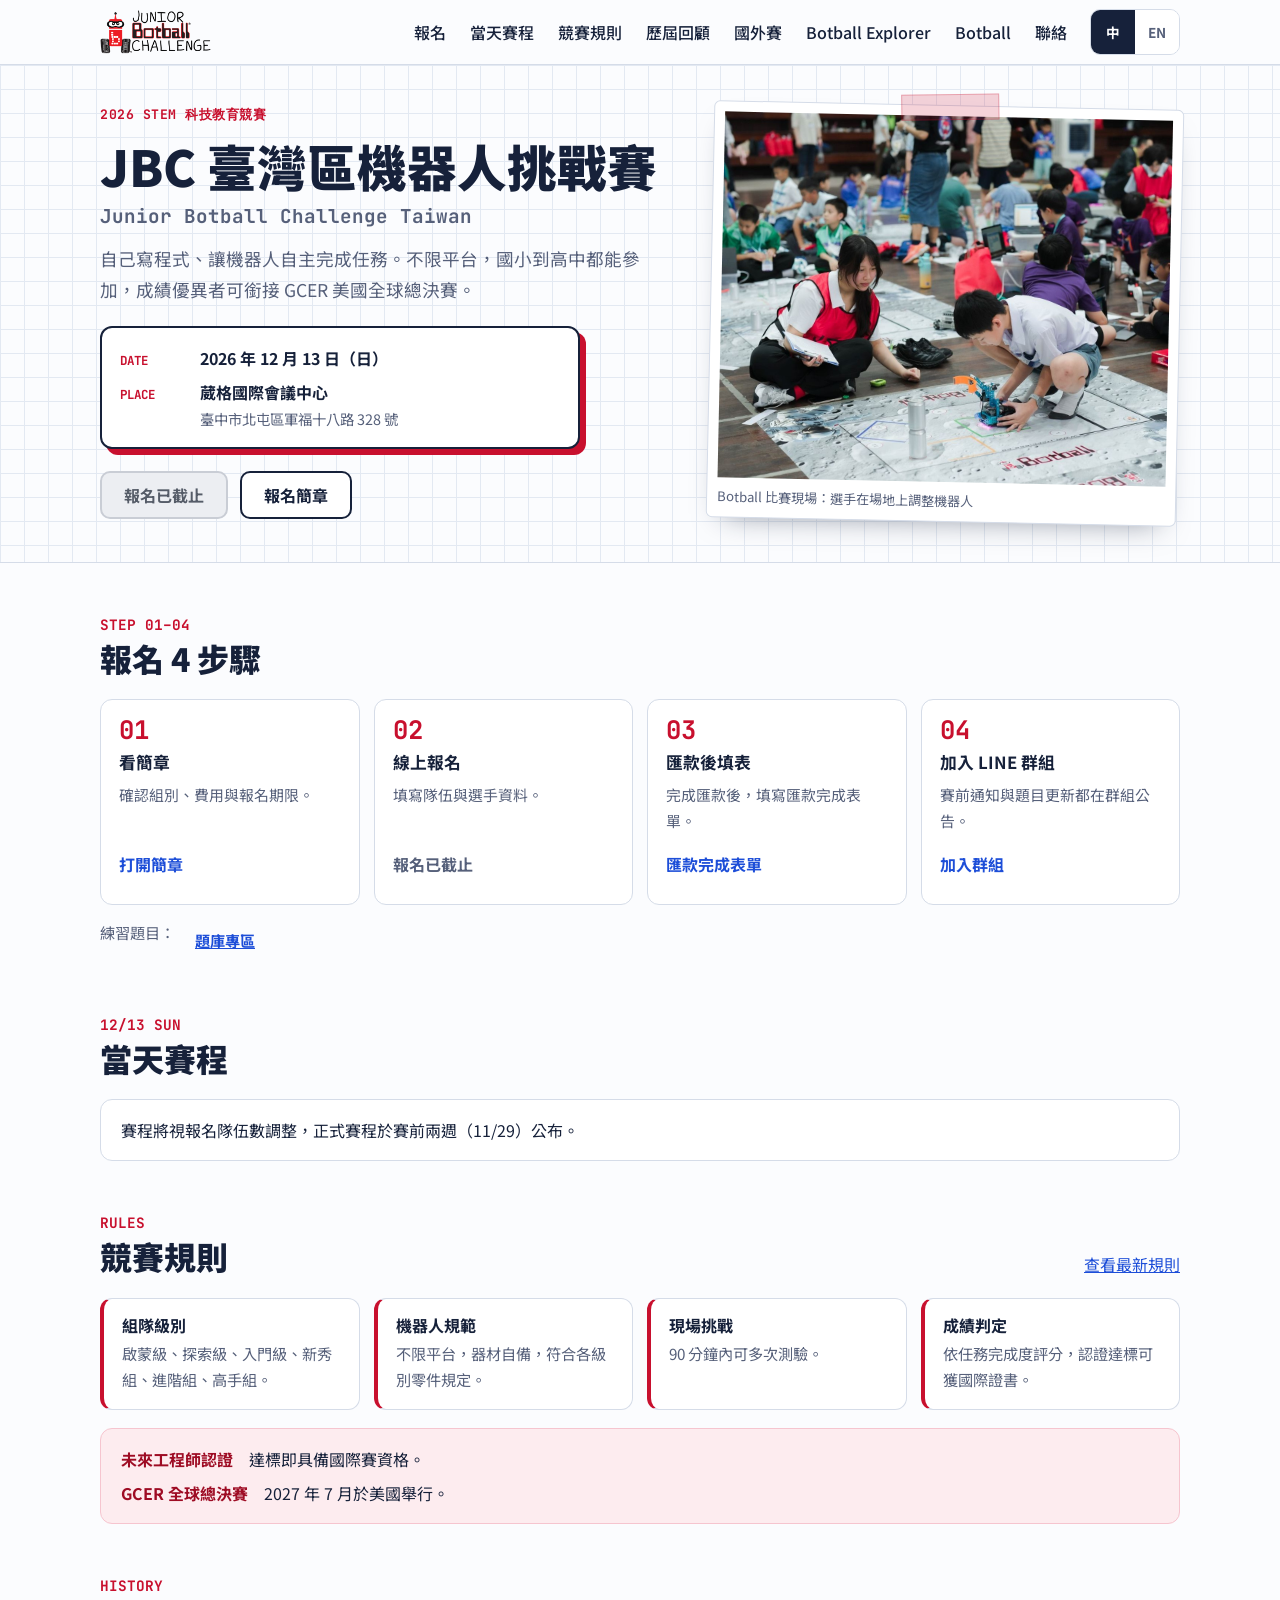
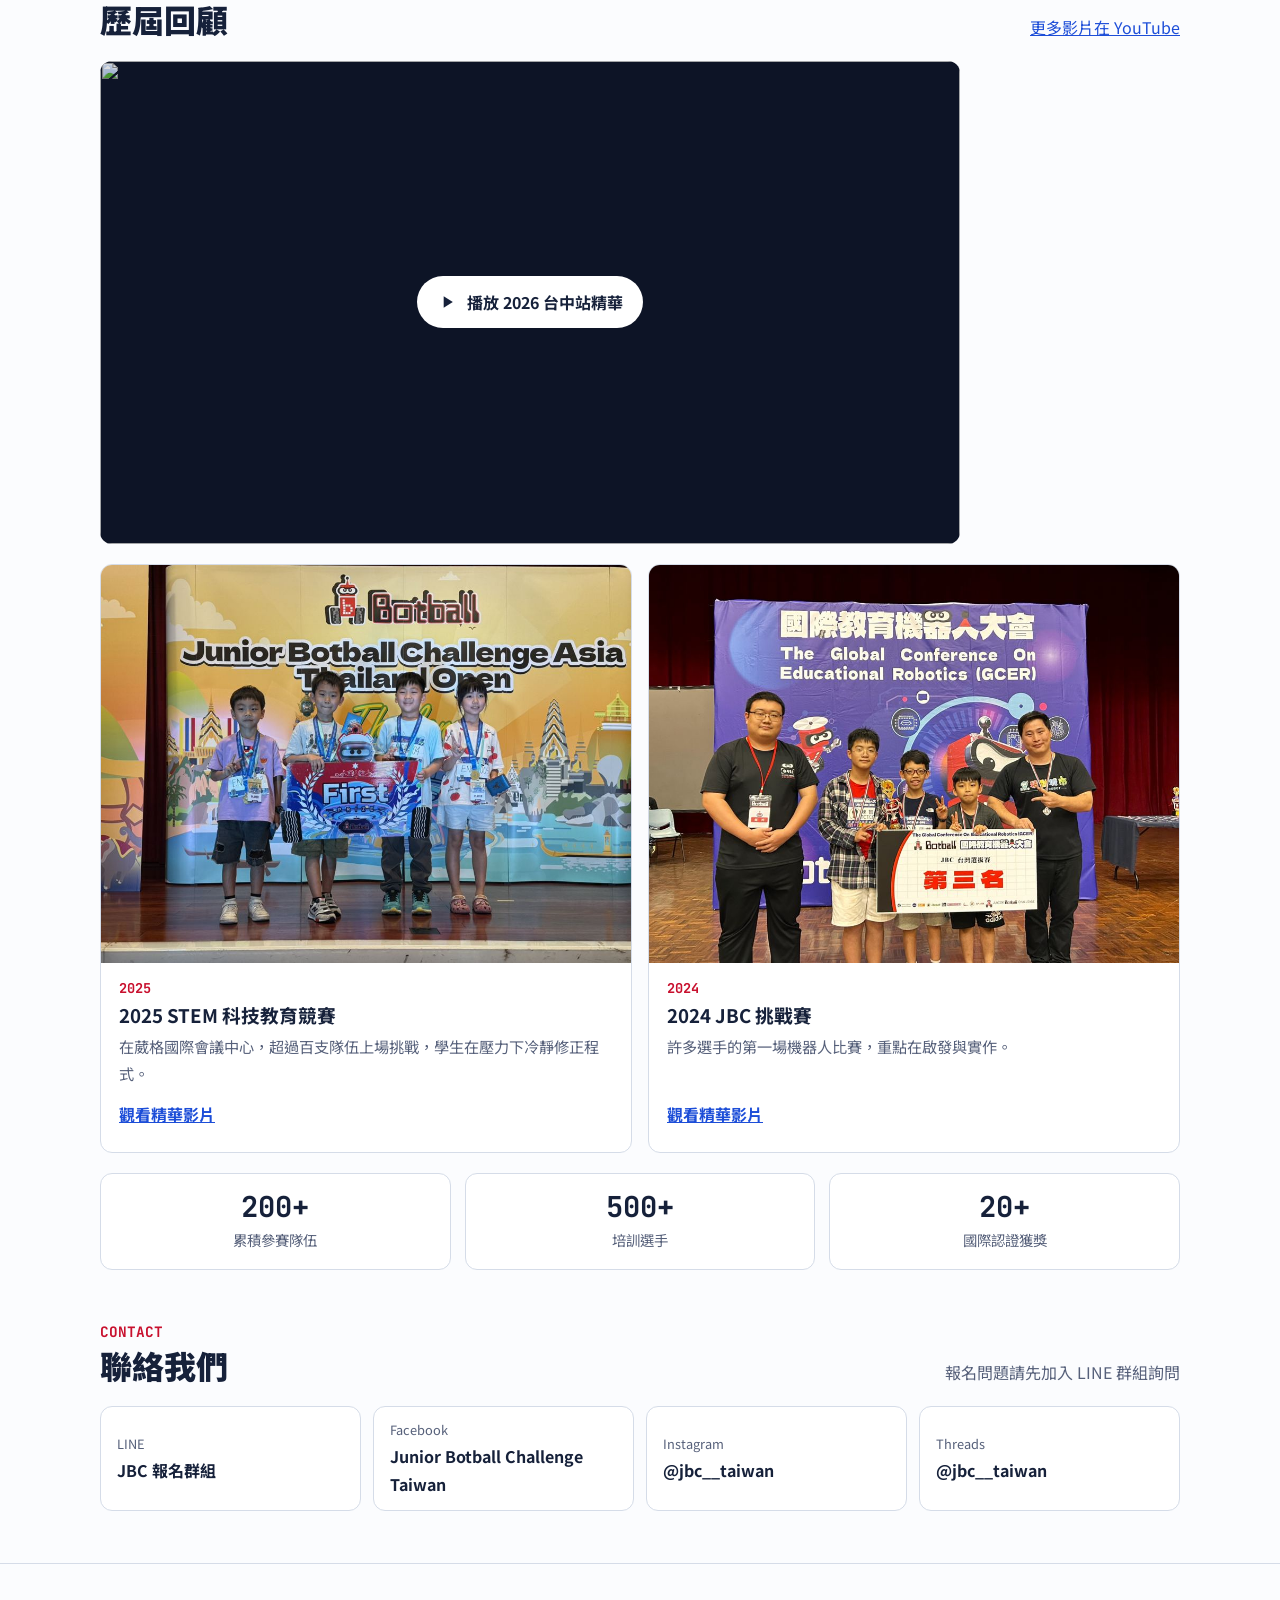
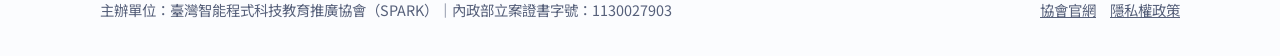
==== commit fb94922d: "首頁 12/13 賽程改為「視報名隊伍數調整、11/29 公布」，移除寫死時段與 JSON-LD 時間 Co-Authored-By: Claude Opus 5.5 <noreply@anthrop" ====
--- a/index.html
+++ b/index.html
@@ -51,8 +51,8 @@
       "name": "2026 JBC Junior Botball Challenge Taiwan 臺灣區機器人挑戰賽",
       "description": "Junior Botball Challenge 臺灣區開放挑戰。由臺灣智能程式科技教育推廣協會（SPARK）主辦，不限平台，成績優異者可銜接 GCER 美國全球總決賽。",
       "image": "https://junior-botball-challenge-taiwan.github.io/img/field.jpg",
-      "startDate": "2026-12-13T09:00+08:00",
-      "endDate": "2026-12-13T17:30+08:00",
+      "startDate": "2026-12-13",
+      "endDate": "2026-12-13",
       "eventStatus": "https://schema.org/EventScheduled",
       "eventAttendanceMode": "https://schema.org/OfflineEventAttendanceMode",
       "location": {"@type": "Place", "name": "葳格國際會議中心", "address": {"@type": "PostalAddress", "streetAddress": "軍福十八路328號", "addressLocality": "臺中市北屯區", "addressCountry": "TW"}},
@@ -147,10 +147,8 @@
 
 /* 當天賽程 */
 .day{background:#fff;border:1px solid var(--line);border-radius:var(--r);overflow:hidden}
-.slot{display:grid;grid-template-columns:10.5rem 1fr;gap:16px;padding:16px 20px;border-top:1px dashed var(--line)}
-.slot:first-child{border-top:0}
-.slot .t{font:700 1.05rem var(--mono);font-variant-numeric:tabular-nums}
-@media (max-width:520px){.slot{grid-template-columns:1fr;gap:2px;padding:14px 16px}}
+.day p{margin:0;padding:16px 20px}
+@media (max-width:520px){.day p{padding:14px 16px}}
 
 /* 規則 */
 .rules{display:grid;grid-template-columns:repeat(4,1fr);gap:14px}
@@ -255,8 +253,7 @@
     <div class="wrap">
       <div class="head"><h2><span class="n">12/13 SUN</span><span data-i18n="day-h">當天賽程</span></h2></div>
       <div class="day">
-        <div class="slot"><div class="t">09:00–12:15</div><div data-i18n="am">國小、國中、高中各組（挑戰與頒獎）</div></div>
-        <div class="slot"><div class="t">13:30–17:30</div><div data-i18n="pm">啟蒙、入門、探索組（挑戰與頒獎）</div></div>
+        <p data-i18n="day-note">賽程將視報名隊伍數調整，正式賽程於賽前兩週（11/29）公布。</p>
       </div>
     </div>
   </section>
@@ -341,7 +338,7 @@
   s3:'Pay, then confirm', s3d:'After paying, submit the payment form.', s3a:'Payment form',
   s4:'Join the LINE group', s4d:'Event notices and task updates are posted there.', s4a:'Join group',
   'qb-t':'Practice tasks:', qb:'Question bank', 'day-h':'Event-day schedule',
-  am:'Elementary, junior high and high school categories (challenge and awards)', pm:'Starter, Entry and Explorer categories (challenge and awards)',
+  'day-note':'The schedule will be adjusted according to the number of registered teams; the official schedule will be announced two weeks before the event (Nov 29).',
   'rules-h':'Rules', 'rules-link':'Latest rules', r1:'Categories', r1d:'Starter, Explorer, Entry, Novice, Intermediate, Advanced.',
   r2:'Robot specs', r2d:'Any robot platform. Bring your own kit, follow category rules.', r3:'Live challenge', r3d:'Multiple test runs within 90 minutes.',
   r4:'Scoring', r4d:'Scored by mission completion; qualifying teams receive an international certificate.',
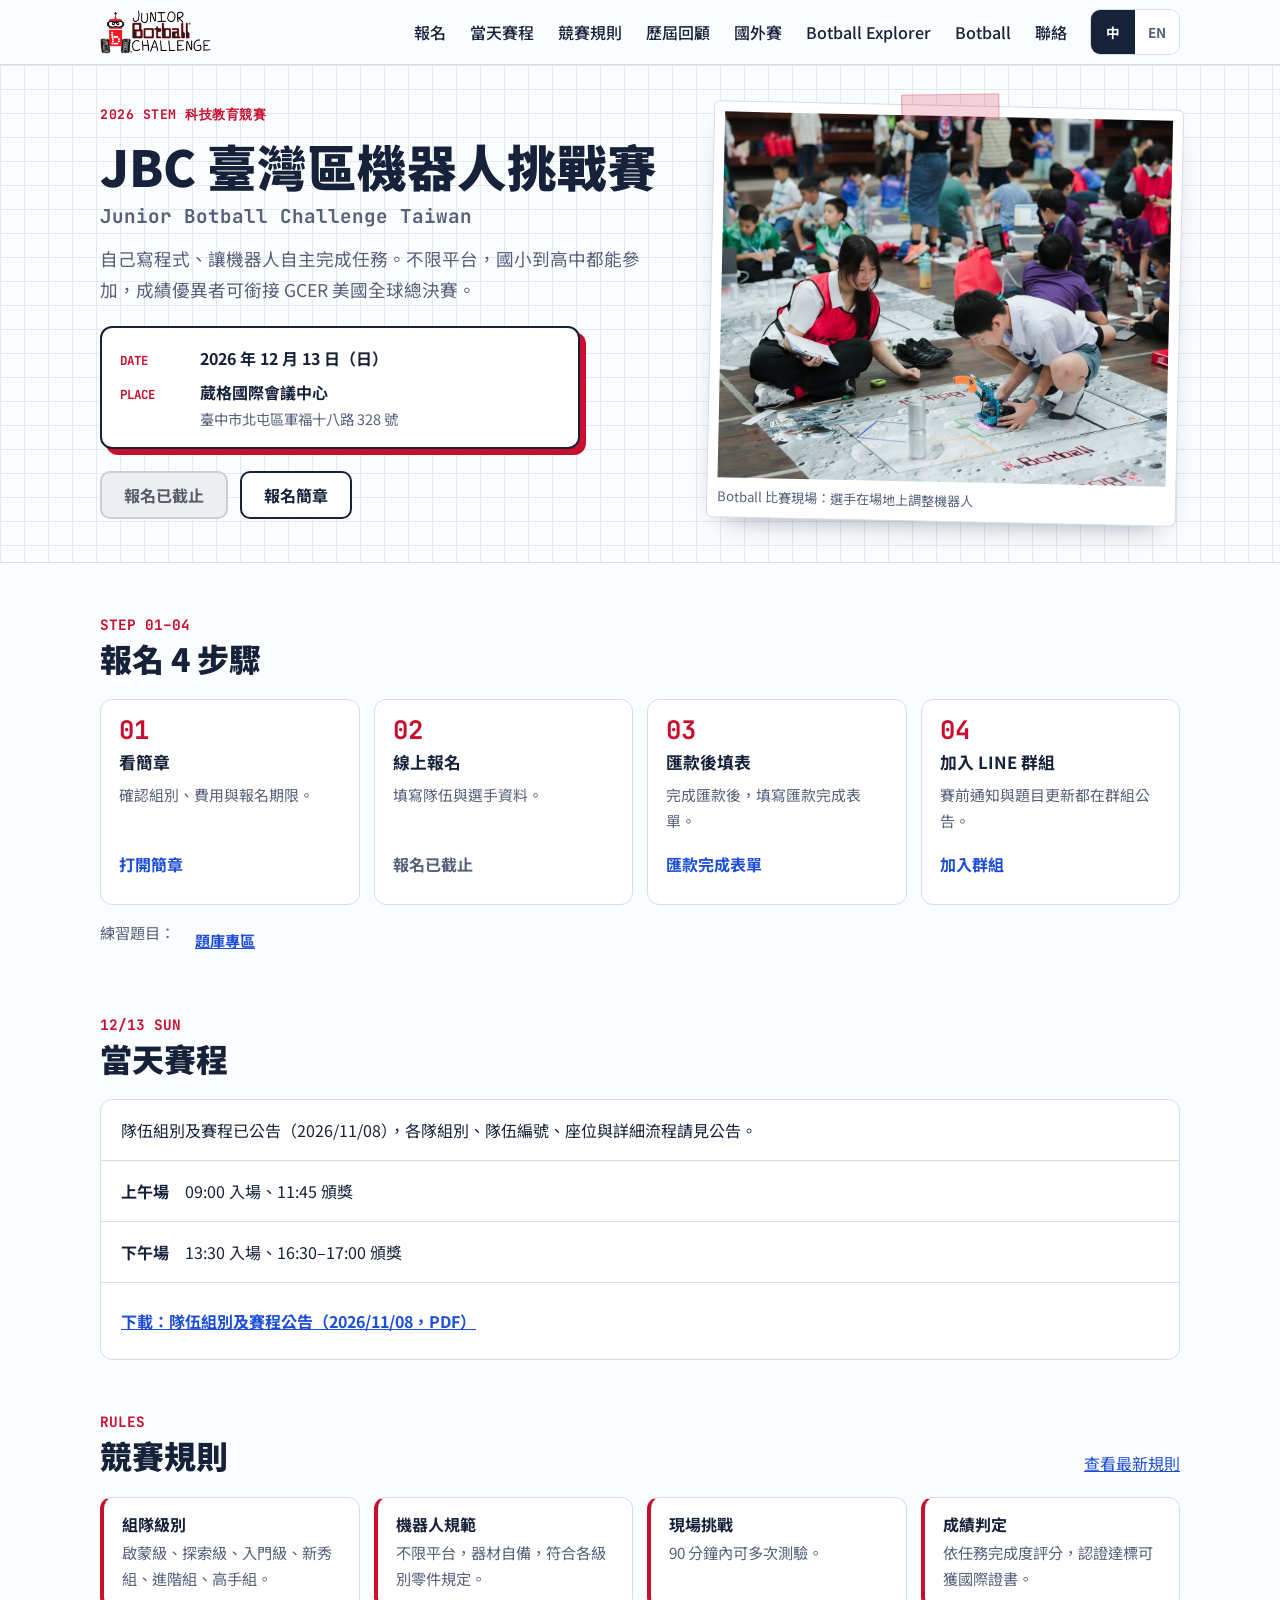
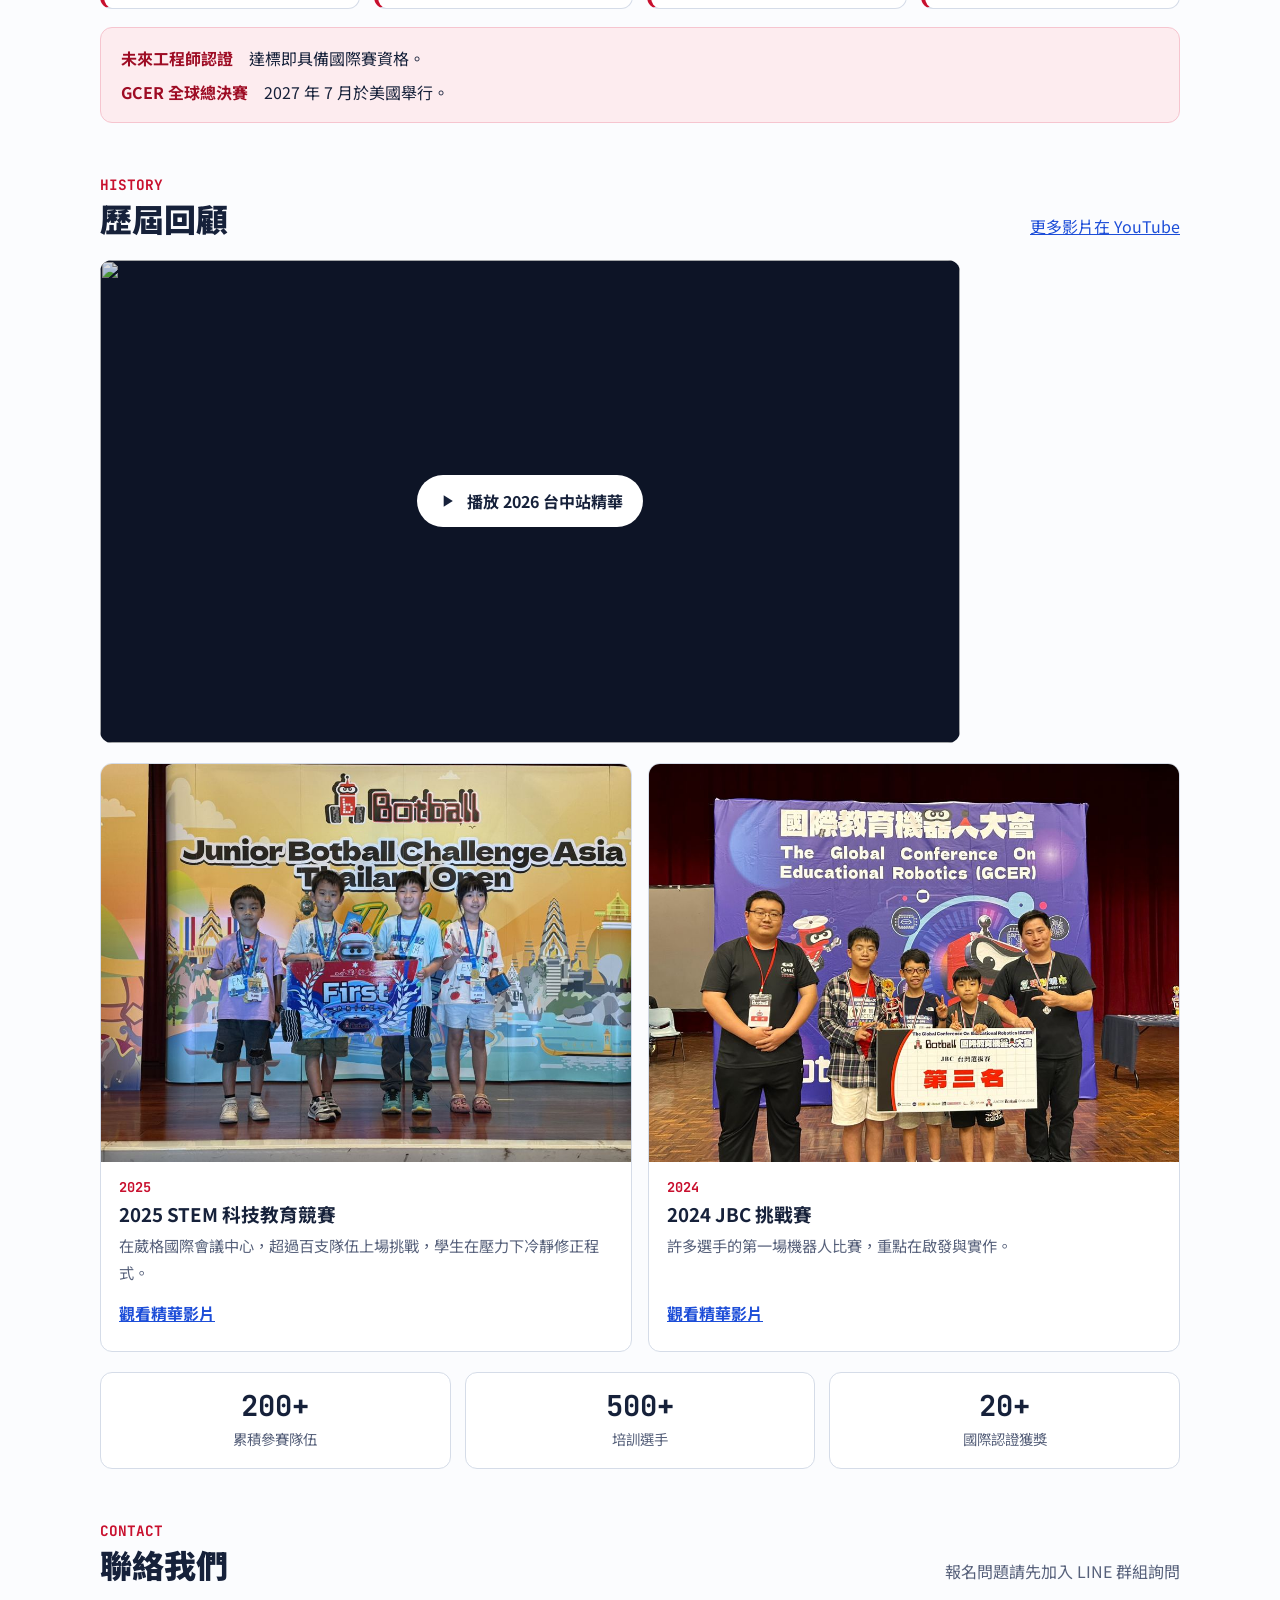
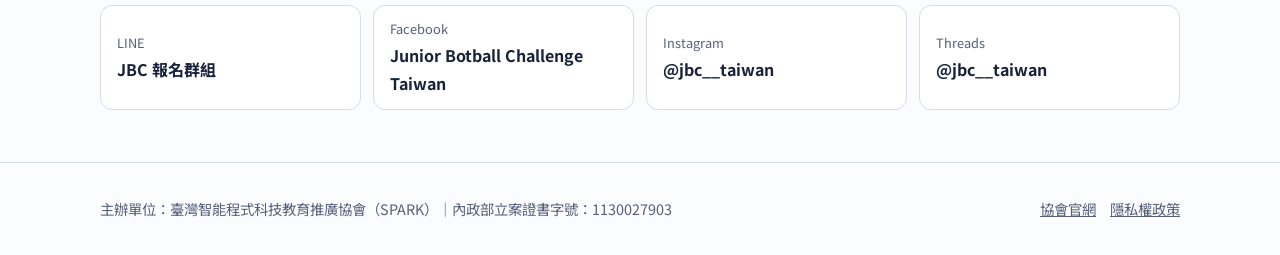
==== commit 28c57066: "JBC 台中站 12/13：公告隊伍組別及賽程（11/08）、座位查詢頁換新版 - 首頁「當天賽程」改為已公告：上午場 09:00 入場、11:45 頒獎；下午場 13:30 入場、16:30–17:" ====
--- a/index.html
+++ b/index.html
@@ -148,6 +148,8 @@
 /* 當天賽程 */
 .day{background:#fff;border:1px solid var(--line);border-radius:var(--r);overflow:hidden}
 .day p{margin:0;padding:16px 20px}
+.day p+p{border-top:1px solid var(--line)}
+.day .dl{display:inline-flex;align-items:center;min-height:44px;font-weight:700}
 @media (max-width:520px){.day p{padding:14px 16px}}
 
 /* 規則 */
@@ -253,7 +255,10 @@
     <div class="wrap">
       <div class="head"><h2><span class="n">12/13 SUN</span><span data-i18n="day-h">當天賽程</span></h2></div>
       <div class="day">
-        <p data-i18n="day-note">賽程將視報名隊伍數調整，正式賽程於賽前兩週（11/29）公布。</p>
+        <p data-i18n="day-note">隊伍組別及賽程已公告（2026/11/08），各隊組別、隊伍編號、座位與詳細流程請見公告。</p>
+        <p><b data-i18n="day-am">上午場</b>　<span data-i18n="day-amd">09:00 入場、11:45 頒獎</span></p>
+        <p><b data-i18n="day-pm">下午場</b>　<span data-i18n="day-pmd">13:30 入場、16:30–17:00 頒獎</span></p>
+        <p><a class="dl" href="files/jbc-taichung-1213-teams-schedule-20261108.pdf" data-i18n="day-dl">下載：隊伍組別及賽程公告（2026/11/08，PDF）</a></p>
       </div>
     </div>
   </section>
@@ -338,7 +343,10 @@
   s3:'Pay, then confirm', s3d:'After paying, submit the payment form.', s3a:'Payment form',
   s4:'Join the LINE group', s4d:'Event notices and task updates are posted there.', s4a:'Join group',
   'qb-t':'Practice tasks:', qb:'Question bank', 'day-h':'Event-day schedule',
-  'day-note':'The schedule will be adjusted according to the number of registered teams; the official schedule will be announced two weeks before the event (Nov 29).',
+  'day-note':'Team divisions and the official schedule have been announced (2026/11/08). See the announcement for each team\'s division, team number, seat and the full programme.',
+  'day-am':'Morning session', 'day-amd':'Entry 09:00, awards 11:45',
+  'day-pm':'Afternoon session', 'day-pmd':'Entry 13:30, awards 16:30–17:00',
+  'day-dl':'Download: Team divisions & schedule announcement (2026/11/08, PDF, Chinese)',
   'rules-h':'Rules', 'rules-link':'Latest rules', r1:'Categories', r1d:'Starter, Explorer, Entry, Novice, Intermediate, Advanced.',
   r2:'Robot specs', r2d:'Any robot platform. Bring your own kit, follow category rules.', r3:'Live challenge', r3d:'Multiple test runs within 90 minutes.',
   r4:'Scoring', r4d:'Scored by mission completion; qualifying teams receive an international certificate.',
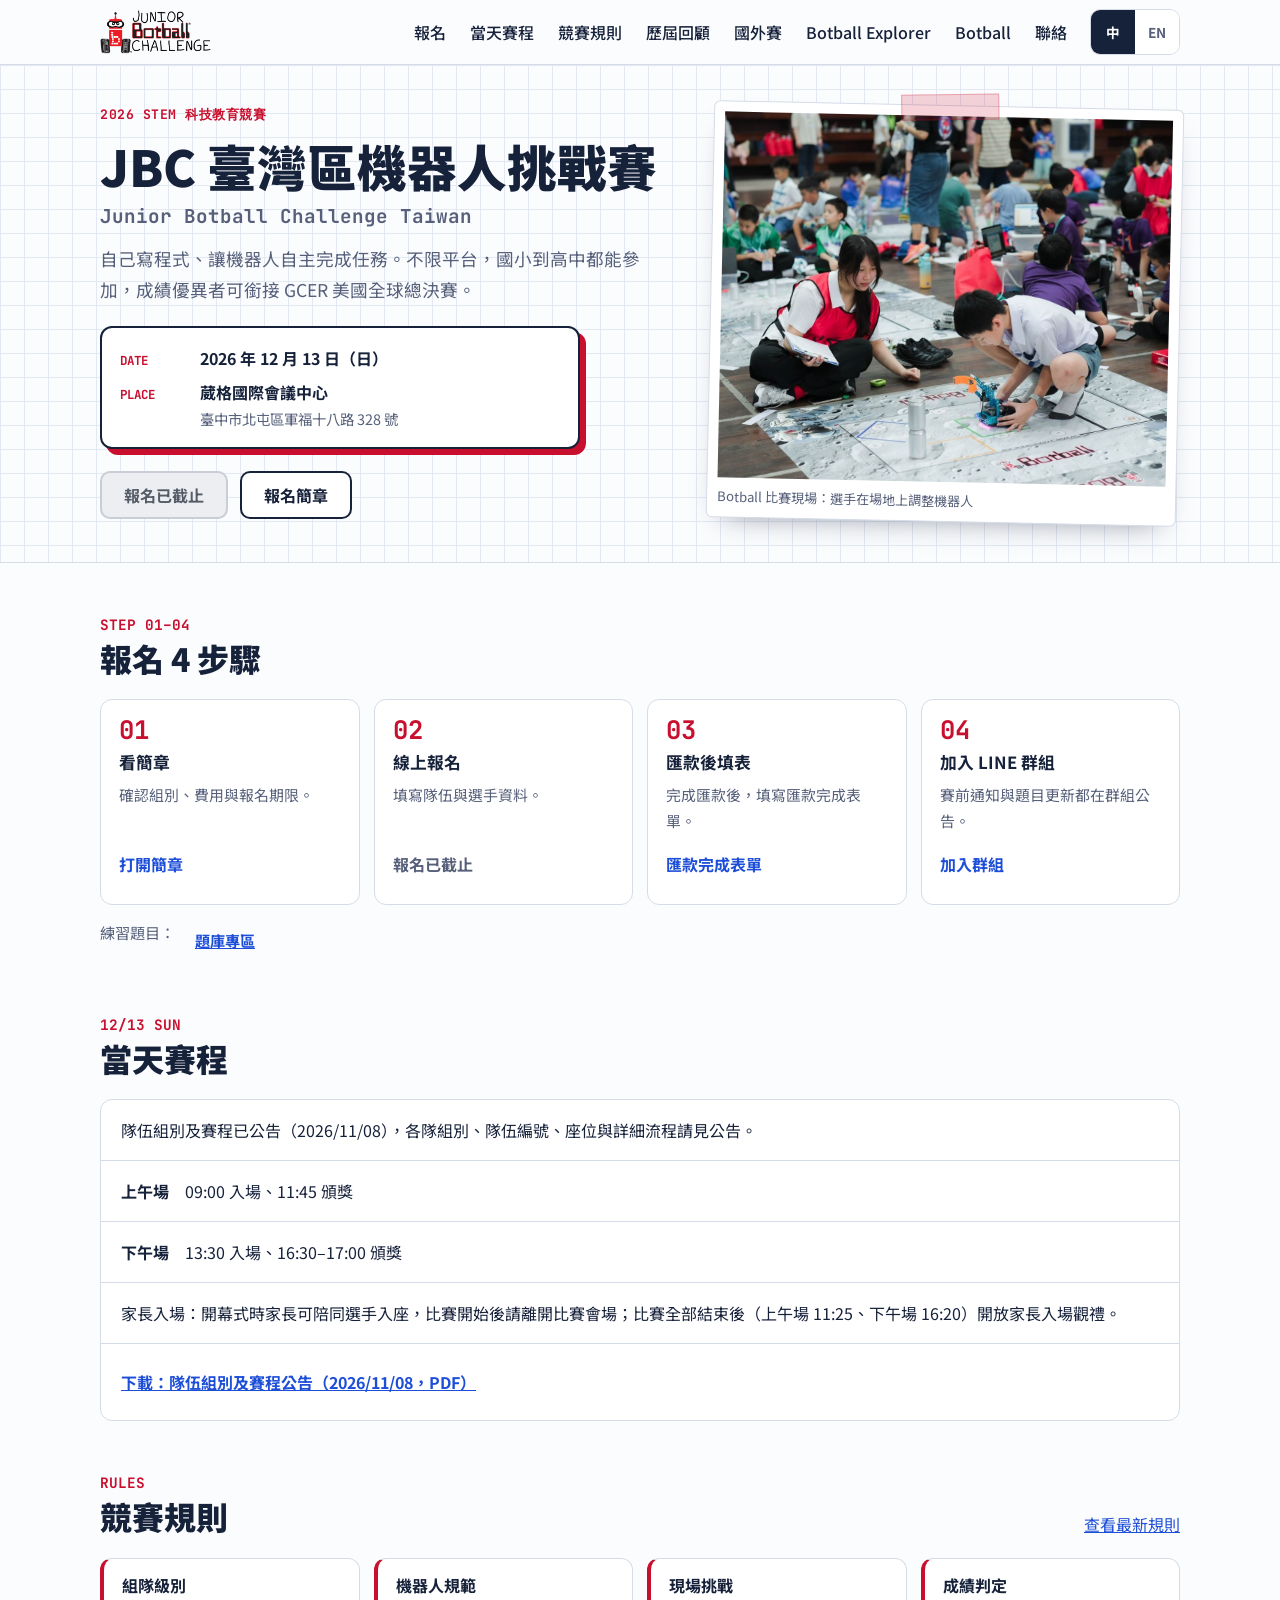
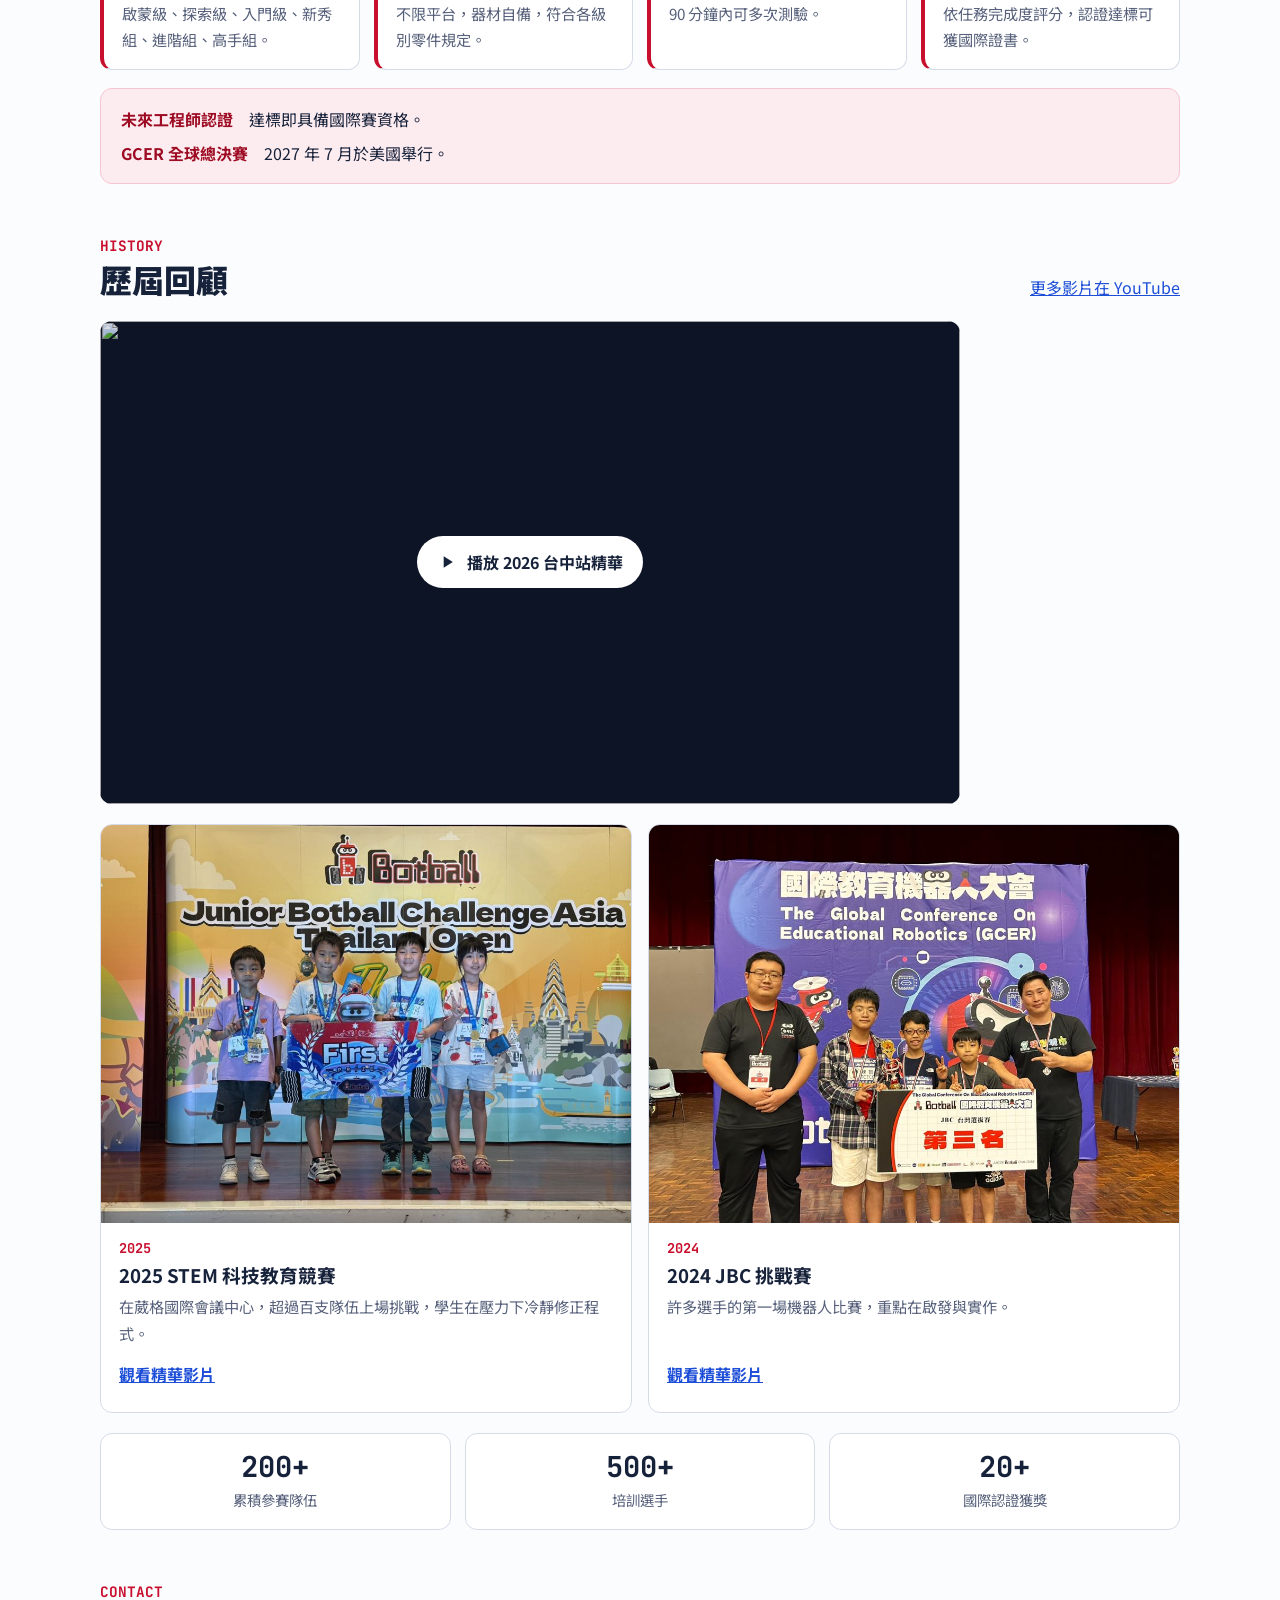
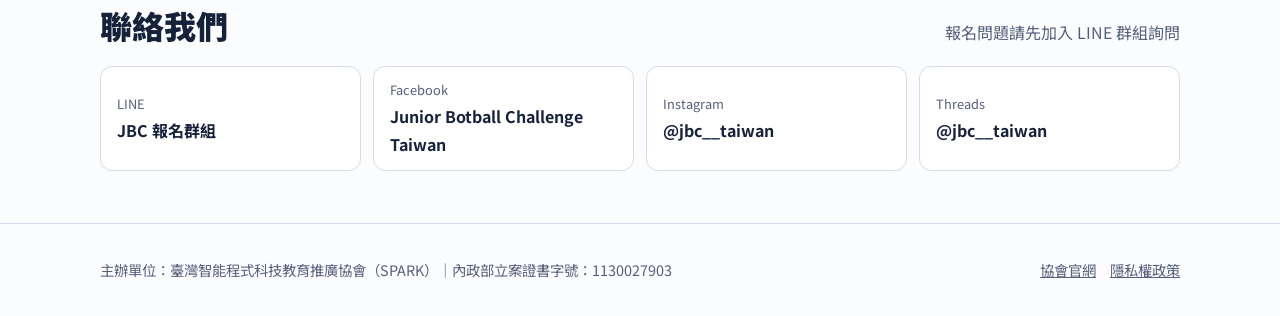
==== commit 258b5bda: "JBC 台中站 12/13：首頁當天賽程加家長入場規定（中英） Co-Authored-By: Claude Opus 5.5 <noreply@anthropic.com>" ====
--- a/index.html
+++ b/index.html
@@ -258,6 +258,7 @@
         <p data-i18n="day-note">隊伍組別及賽程已公告（2026/11/08），各隊組別、隊伍編號、座位與詳細流程請見公告。</p>
         <p><b data-i18n="day-am">上午場</b>　<span data-i18n="day-amd">09:00 入場、11:45 頒獎</span></p>
         <p><b data-i18n="day-pm">下午場</b>　<span data-i18n="day-pmd">13:30 入場、16:30–17:00 頒獎</span></p>
+        <p data-i18n="day-parent">家長入場：開幕式時家長可陪同選手入座，比賽開始後請離開比賽會場；比賽全部結束後（上午場 11:25、下午場 16:20）開放家長入場觀禮。</p>
         <p><a class="dl" href="files/jbc-taichung-1213-teams-schedule-20261108.pdf" data-i18n="day-dl">下載：隊伍組別及賽程公告（2026/11/08，PDF）</a></p>
       </div>
     </div>
@@ -346,6 +347,7 @@
   'day-note':'Team divisions and the official schedule have been announced (2026/11/08). See the announcement for each team\'s division, team number, seat and the full programme.',
   'day-am':'Morning session', 'day-amd':'Entry 09:00, awards 11:45',
   'day-pm':'Afternoon session', 'day-pmd':'Entry 13:30, awards 16:30–17:00',
+  'day-parent':'Parents: Parents may accompany players to their seats during the opening ceremony and must leave the competition hall once the competition begins. Parents may re-enter to watch the awards after all matches end (morning session 11:25, afternoon session 16:20).',
   'day-dl':'Download: Team divisions & schedule announcement (2026/11/08, PDF, Chinese)',
   'rules-h':'Rules', 'rules-link':'Latest rules', r1:'Categories', r1d:'Starter, Explorer, Entry, Novice, Intermediate, Advanced.',
   r2:'Robot specs', r2d:'Any robot platform. Bring your own kit, follow category rules.', r3:'Live challenge', r3d:'Multiple test runs within 90 minutes.',
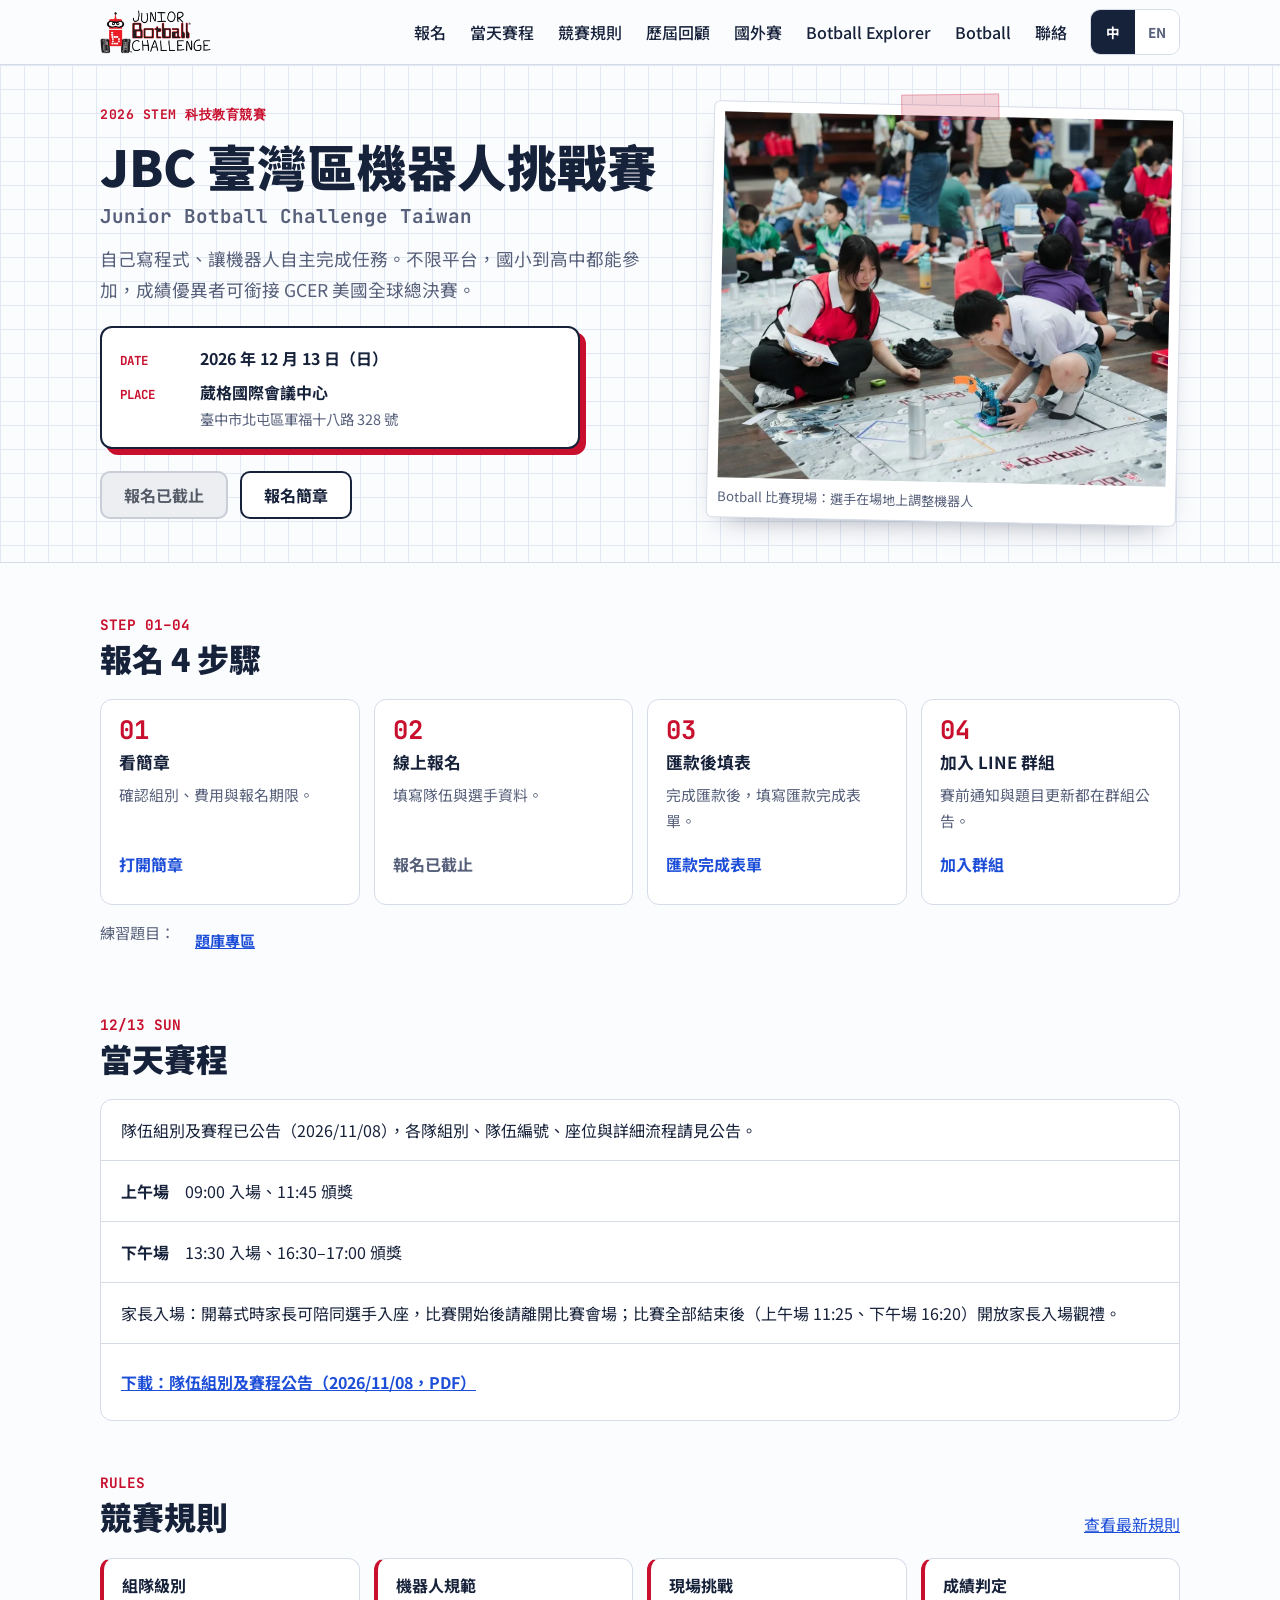
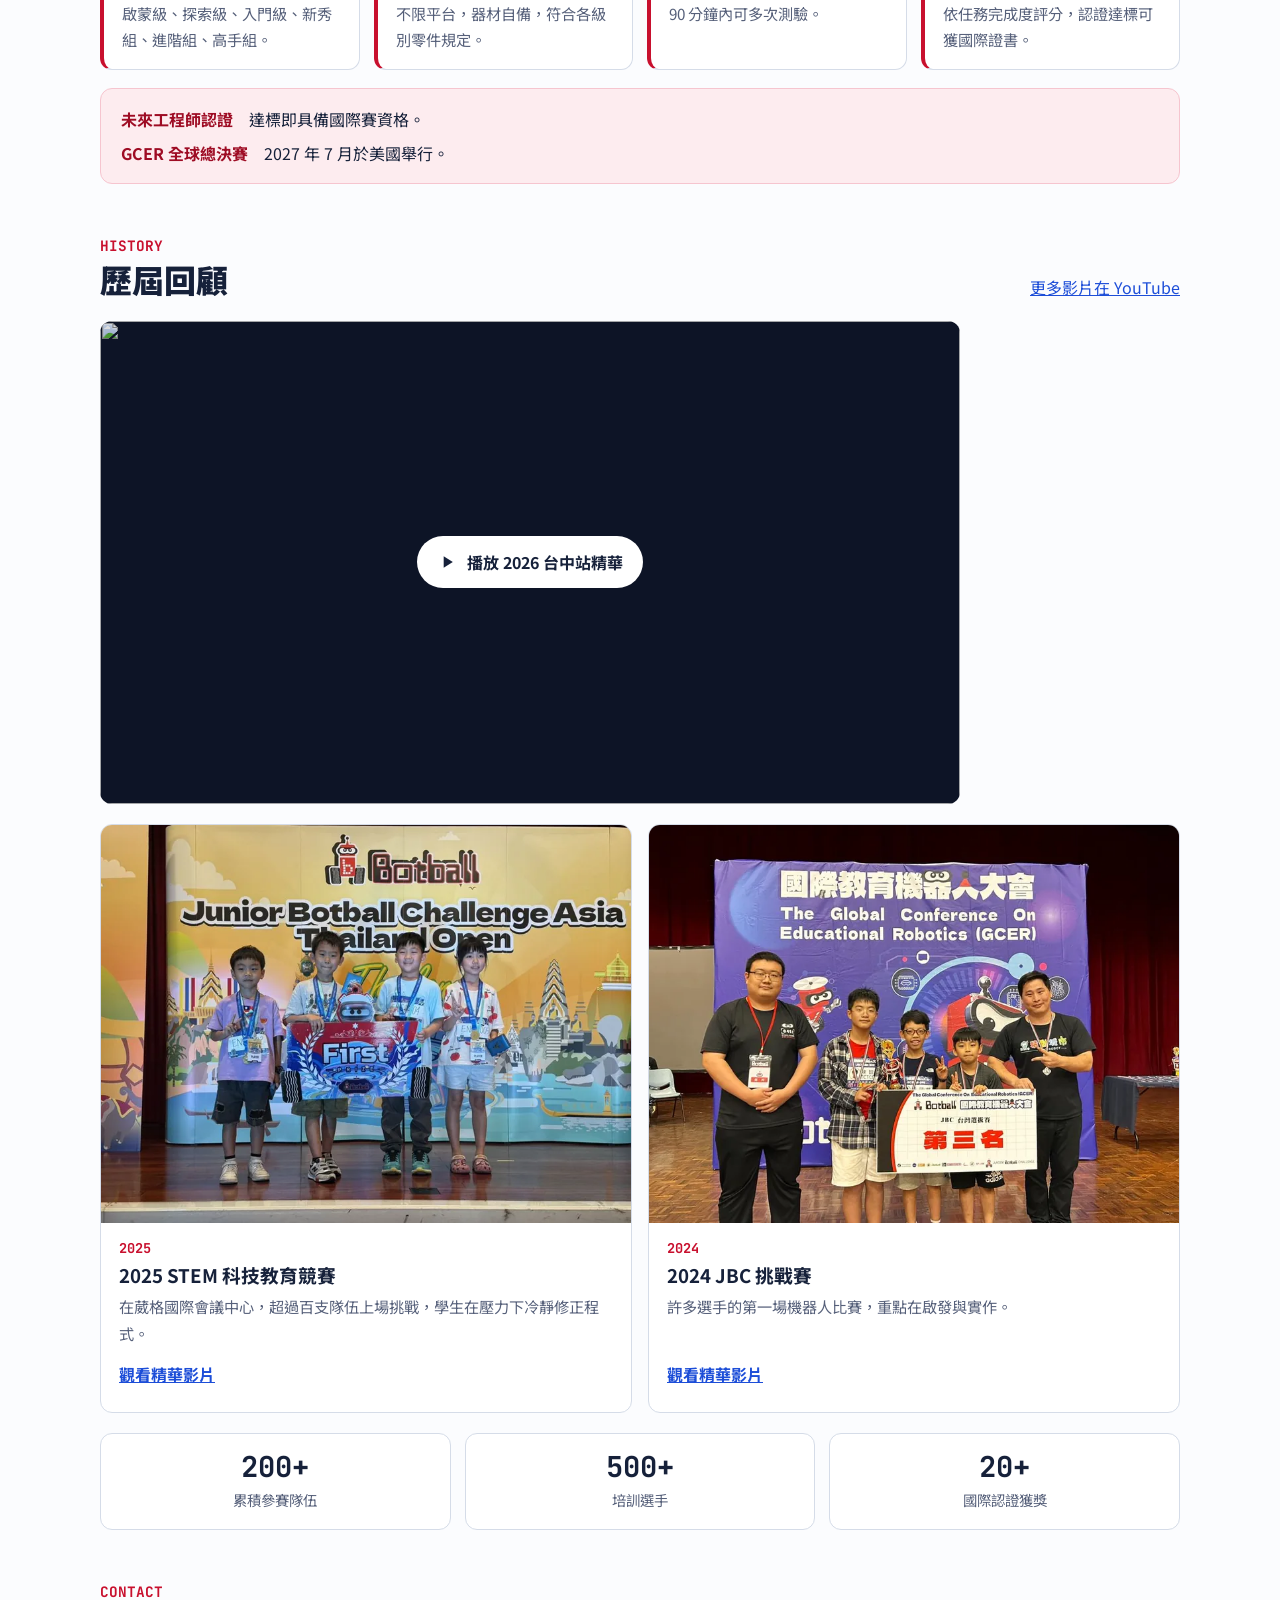
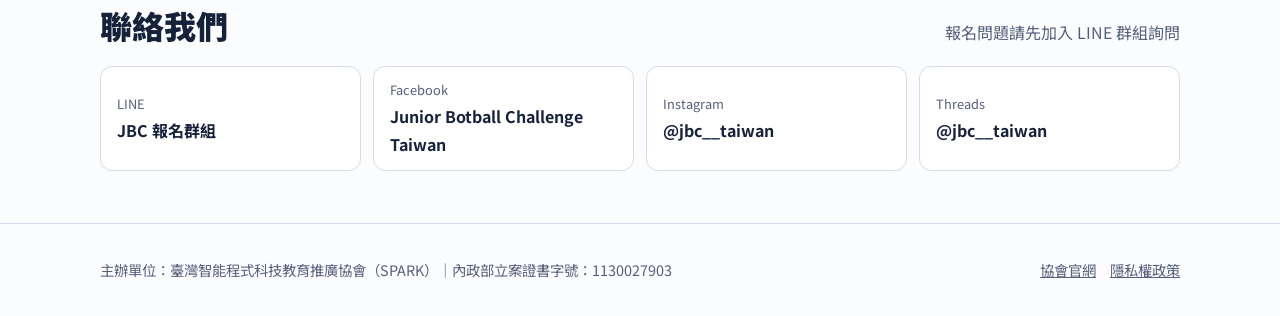
==== commit 87eb6dc1: "效能：Google Fonts 改非阻塞載入（preload＋media=print onload＋noscript）；首頁圖片改 WebP（原檔保留，LCP 主圖加手機尺寸 srcset） Ligh" ====
--- a/index.html
+++ b/index.html
@@ -65,7 +65,9 @@
 </script>
 <link rel="preconnect" href="https://fonts.googleapis.com">
 <link rel="preconnect" href="https://fonts.gstatic.com" crossorigin>
-<link href="https://fonts.googleapis.com/css2?family=Noto+Sans+TC:wght@400;500;700;900&family=JetBrains+Mono:wght@500;700&display=swap" rel="stylesheet">
+<link rel="preload" as="style" href="https://fonts.googleapis.com/css2?family=Noto+Sans+TC:wght@400;500;700;900&family=JetBrains+Mono:wght@500;700&display=swap">
+<link rel="stylesheet" href="https://fonts.googleapis.com/css2?family=Noto+Sans+TC:wght@400;500;700;900&family=JetBrains+Mono:wght@500;700&display=swap" media="print" onload="this.media='all'">
+<noscript><link rel="stylesheet" href="https://fonts.googleapis.com/css2?family=Noto+Sans+TC:wght@400;500;700;900&family=JetBrains+Mono:wght@500;700&display=swap"></noscript>
 <style>
 /* 版面：「工程筆記本」。方格紙底、Botguy 紅、深藍墨水、程式碼字體只用在時間與編號這類資料上；單欄 70rem，左對齊。 */
 :root{
@@ -201,7 +203,7 @@
 <a class="skip" href="#main" data-i18n="skip">跳到主要內容</a>
 <header class="top">
   <div class="wrap">
-    <a class="brand" href="#top" aria-label="Junior Botball Challenge Taiwan"><img src="jbc-logo.png" width="400" height="158" alt="Junior Botball Challenge"></a>
+    <a class="brand" href="#top" aria-label="Junior Botball Challenge Taiwan"><img src="jbc-logo.webp" width="400" height="158" alt="Junior Botball Challenge"></a>
     <nav class="nav" aria-label="主選單">
       <a href="#apply" data-i18n="n1">報名</a><a href="#day" data-i18n="n2">當天賽程</a><a href="#rules" data-i18n="n3">競賽規則</a><a href="#history" data-i18n="n4">歷屆回顧</a><a href="international.html" data-i18n="n5">國外賽</a><a href="explorer/" data-i18n="n7">Botball Explorer</a><a href="botball/" data-i18n="n8">Botball</a><a href="#contact" data-i18n="n6">聯絡</a>
     </nav>
@@ -232,7 +234,7 @@
         </div>
       </div>
       <figure class="shot">
-        <img src="img/field.jpg" width="1200" height="980" alt="Botball 比賽現場，學生蹲在場地上調整機器人" fetchpriority="high">
+        <img src="img/field.webp" srcset="img/field-700.webp 700w, img/field.webp 1200w" sizes="100vw" width="1200" height="980" alt="Botball 比賽現場，學生蹲在場地上調整機器人" fetchpriority="high">
         <figcaption data-i18n="cap">Botball 比賽現場：選手在場地上調整機器人</figcaption>
       </figure>
     </div>
@@ -291,11 +293,11 @@
       </div>
       <div class="years">
         <article class="year">
-          <img src="img/2025.jpg" width="1000" height="750" alt="2025 年 JBC 選手合影" loading="lazy">
+          <img src="img/2025.webp" width="1000" height="750" alt="2025 年 JBC 選手合影" loading="lazy">
           <div class="b"><span class="y">2025</span><h3 data-i18n="y25">2025 STEM 科技教育競賽</h3><p data-i18n="y25d">在葳格國際會議中心，超過百支隊伍上場挑戰，學生在壓力下冷靜修正程式。</p><a href="https://www.youtube.com/watch?v=rcE14MQA5Xs" data-i18n="watch">觀看精華影片</a></div>
         </article>
         <article class="year">
-          <img src="img/2024.jpg" width="1000" height="750" alt="2024 年臺灣隊在 GCER 獲得第三名" loading="lazy">
+          <img src="img/2024.webp" width="1000" height="750" alt="2024 年臺灣隊在 GCER 獲得第三名" loading="lazy">
           <div class="b"><span class="y">2024</span><h3 data-i18n="y24">2024 JBC 挑戰賽</h3><p data-i18n="y24d">許多選手的第一場機器人比賽，重點在啟發與實作。</p><a href="https://www.youtube.com/watch?v=-pvjUm5lbAI" data-i18n="watch">觀看精華影片</a></div>
         </article>
       </div>
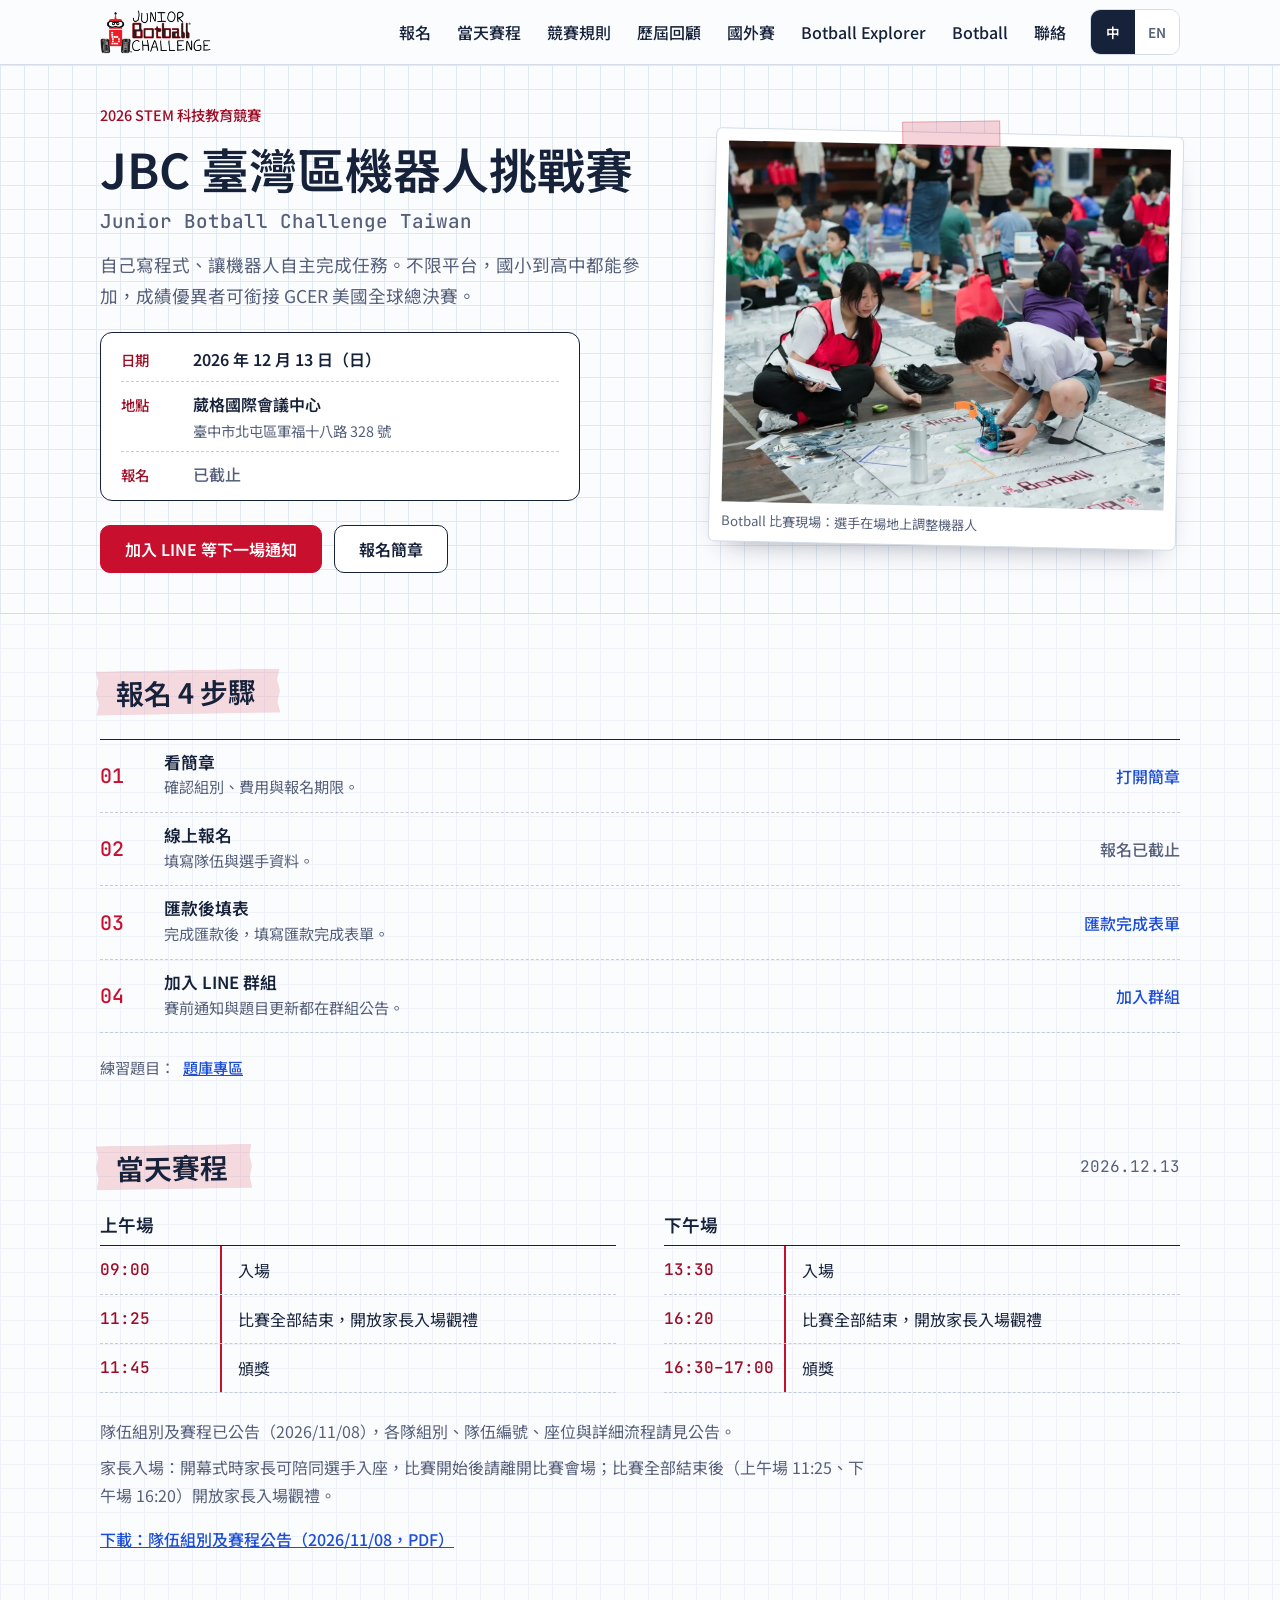
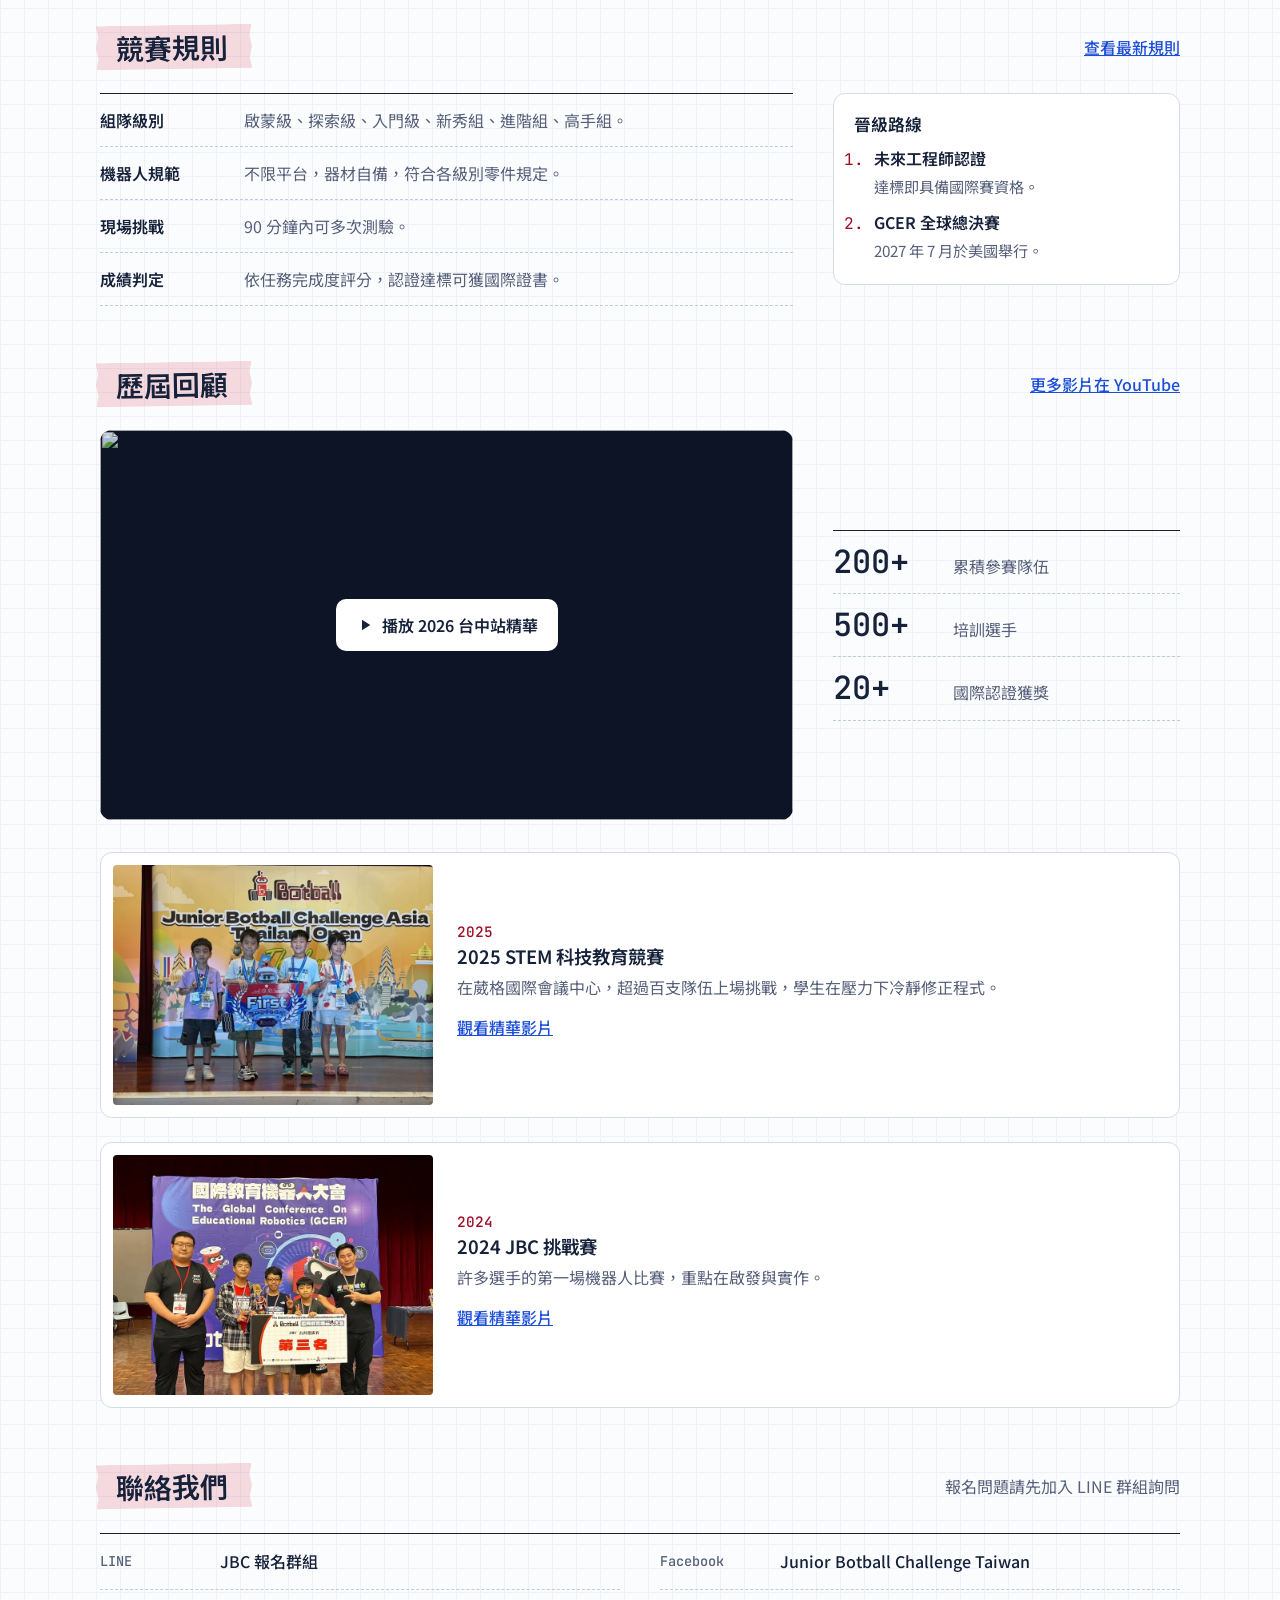
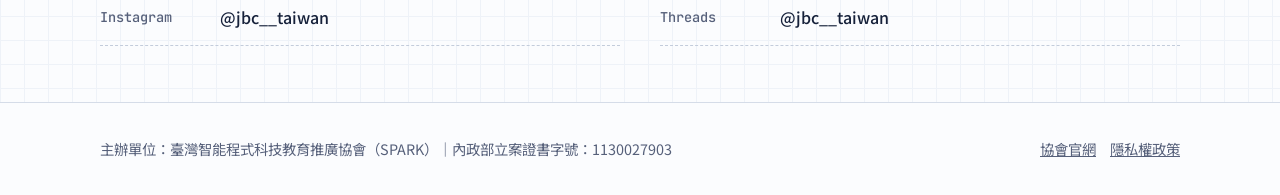
==== commit a8f75efa: "風格更新：JBC 首頁改成工程筆記本（全頁淡方格紙、紅色紙膠帶區塊標題取代大寫英文小標、報名／規則／統計／聯絡改條列打破等寬卡、當天賽程改等寬字時間軸、字重 ≤600、首屏主鈕改加入 LINE）；子頁" ====
--- a/index.html
+++ b/index.html
@@ -65,27 +65,29 @@
 </script>
 <link rel="preconnect" href="https://fonts.googleapis.com">
 <link rel="preconnect" href="https://fonts.gstatic.com" crossorigin>
-<link rel="preload" as="style" href="https://fonts.googleapis.com/css2?family=Noto+Sans+TC:wght@400;500;700;900&family=JetBrains+Mono:wght@500;700&display=swap">
-<link rel="stylesheet" href="https://fonts.googleapis.com/css2?family=Noto+Sans+TC:wght@400;500;700;900&family=JetBrains+Mono:wght@500;700&display=swap" media="print" onload="this.media='all'">
-<noscript><link rel="stylesheet" href="https://fonts.googleapis.com/css2?family=Noto+Sans+TC:wght@400;500;700;900&family=JetBrains+Mono:wght@500;700&display=swap"></noscript>
+<link rel="preload" as="style" href="https://fonts.googleapis.com/css2?family=Noto+Sans+TC:wght@400;500;600&family=JetBrains+Mono:wght@500&display=swap">
+<link rel="stylesheet" href="https://fonts.googleapis.com/css2?family=Noto+Sans+TC:wght@400;500;600&family=JetBrains+Mono:wght@500&display=swap" media="print" onload="this.media='all'">
+<noscript><link rel="stylesheet" href="https://fonts.googleapis.com/css2?family=Noto+Sans+TC:wght@400;500;600&family=JetBrains+Mono:wght@500&display=swap"></noscript>
 <style>
-/* 版面：「工程筆記本」。方格紙底、Botguy 紅、深藍墨水、程式碼字體只用在時間與編號這類資料上；單欄 70rem，左對齊。 */
+/* 版面：「工程筆記本」。整頁淡方格紙（首屏格線較深）、區塊標題貼紅色紙膠帶（只用在 h2）、條列取代等寬卡片、
+   等寬字只用在時間與編號；字重 400／500／600。單欄 70rem，左對齊，間距都是 4 的倍數。 */
 :root{
-  --paper:#fbfcfe; --grid:#e3e9f2; --ink:#16213a; --muted:#56607a; --line:#d5dce8; --card:#fff;
-  --red:#c8102e; --red-d:#9e0c24; --red-soft:#fdecef; --blue:#1d4ed8; --amber:#b45309;
+  --paper:#fbfcfe; --grid:#e3e9f2; --grid-soft:#eef2f8; --ink:#16213a; --muted:#56607a; --line:#d5dce8; --dash:#c3ccdb; --card:#fff;
+  --red:#c8102e; --red-d:#9e0c24; --tape:rgba(200,16,46,.15); --blue:#1d4ed8;
   --sans:"Noto Sans TC","PingFang TC","Microsoft JhengHei",sans-serif; --mono:"JetBrains Mono",ui-monospace,Consolas,monospace;
   --r:12px; --w:70rem;
 }
 *{box-sizing:border-box}
 html{scroll-behavior:smooth;scroll-padding-top:72px}
 @media (prefers-reduced-motion:reduce){html{scroll-behavior:auto}*{transition:none!important}}
-body{margin:0;background:var(--paper);color:var(--ink);font:400 1rem/1.75 var(--sans);-webkit-font-smoothing:antialiased}
+body{margin:0;background-color:var(--paper);background-image:linear-gradient(var(--grid-soft) 1px,transparent 1px),linear-gradient(90deg,var(--grid-soft) 1px,transparent 1px);background-size:24px 24px;color:var(--ink);font:400 1rem/1.75 var(--sans);-webkit-font-smoothing:antialiased}
 img{max-width:100%;height:auto;display:block}
 a{color:var(--blue)}
+b,strong{font-weight:600}
 a:focus-visible,button:focus-visible,summary:focus-visible{outline:3px solid var(--blue);outline-offset:3px;border-radius:6px}
-h1,h2,h3{line-height:1.3;margin:0;text-wrap:balance}
+h1,h2,h3{line-height:1.3;margin:0;text-wrap:balance;font-weight:600}
 .wrap{max-width:var(--w);margin:0 auto;padding-inline:20px}
-.mono{font-family:var(--mono)}
+.mono{font-family:var(--mono);font-variant-numeric:tabular-nums}
 .skip{position:absolute;left:-999px;top:8px;background:#fff;padding:8px 12px;z-index:100}.skip:focus{left:8px}
 
 .top{position:sticky;top:0;z-index:50;background:rgba(251,252,254,.95);backdrop-filter:blur(8px);border-bottom:1px solid var(--line)}
@@ -93,106 +95,126 @@
 .brand{display:flex;align-items:center;min-height:44px}
 .brand img{width:112px;height:auto}
 .nav{margin-left:auto;display:flex;gap:2px}
-.nav a{display:inline-flex;align-items:center;min-height:44px;padding:0 11px;border-radius:8px;text-decoration:none;color:var(--ink);font-weight:500;white-space:nowrap}
+.nav a{display:inline-flex;align-items:center;min-height:44px;padding:0 12px;border-radius:8px;text-decoration:none;color:var(--ink);font-weight:500;white-space:nowrap;transition:background-color .15s}
 .nav a:hover{background:#eef2f8}
 .lang{display:inline-flex;border:1px solid var(--line);border-radius:10px;overflow:hidden;background:#fff}
-.lang button{min-height:44px;min-width:44px;border:0;background:#fff;font:700 .85rem var(--sans);color:var(--muted);cursor:pointer}
+.lang button{min-height:44px;min-width:44px;border:0;background:#fff;font:600 .85rem var(--sans);color:var(--muted);cursor:pointer}
 .lang button[aria-pressed="true"]{background:var(--ink);color:#fff}
 .menu{display:none}
-.menu summary{list-style:none;display:inline-flex;align-items:center;min-height:44px;padding:0 14px;border:1px solid var(--line);border-radius:10px;cursor:pointer;font-weight:500;background:#fff}
+.menu summary{list-style:none;display:inline-flex;align-items:center;min-height:44px;padding:0 16px;border:1px solid var(--line);border-radius:10px;cursor:pointer;font-weight:500;background:#fff}
 .menu summary::-webkit-details-marker{display:none}
 .menu[open] .panel{position:absolute;left:0;right:0;top:64px;background:#fff;border-bottom:1px solid var(--line);padding:8px 20px 16px;display:grid}
 .menu .panel a{min-height:48px;display:flex;align-items:center;text-decoration:none;color:var(--ink);font-weight:500;border-bottom:1px solid #eef1f5}
 @media (max-width:960px){.nav{display:none}.menu{display:block;margin-left:auto}}
 
-/* 第一屏：方格紙 */
+/* 第一屏：較深的方格紙＋拍立得照片 */
 .hero{background-color:var(--paper);background-image:linear-gradient(var(--grid) 1px,transparent 1px),linear-gradient(90deg,var(--grid) 1px,transparent 1px);background-size:24px 24px;border-bottom:1px solid var(--line);padding-block:40px}
-.hero .grid{display:grid;grid-template-columns:1.1fr .9fr;gap:36px;align-items:center}
-.kicker{font:700 .82rem/1 var(--mono);color:var(--red);letter-spacing:.04em}
-.hero h1{font-size:clamp(2rem,4.6vw,3.1rem);font-weight:900;margin-top:12px}
-.hero h1 .en{display:block;font:700 clamp(1rem,2vw,1.2rem)/1.4 var(--mono);color:var(--muted);margin-top:6px}
-.hero .lead{font-size:1.1rem;color:var(--muted);margin:14px 0 20px;max-width:32em}
-.event{background:#fff;border:2px solid var(--ink);border-radius:var(--r);padding:16px 18px;display:grid;gap:6px;max-width:30rem;box-shadow:6px 6px 0 var(--red)}
-.event .row{display:grid;grid-template-columns:4.5rem 1fr;gap:8px;align-items:baseline}
-.event .k{font:700 .78rem/1.6 var(--mono);color:var(--red)}
-.event .v{font-weight:700}
+.hero .grid{display:grid;grid-template-columns:1.1fr .9fr;gap:40px;align-items:center}
+.kicker{font:500 .9rem/1.4 var(--sans);color:var(--red-d)}
+.hero h1{font-size:clamp(2rem,4.6vw,3rem);font-weight:600;margin-top:12px}
+.hero h1 .en{display:block;font:500 clamp(1rem,2vw,1.2rem)/1.4 var(--mono);color:var(--muted);margin-top:8px}
+.hero .lead{font-size:1.1rem;color:var(--muted);margin:16px 0 20px;max-width:32em}
+.event{background:#fff;border:1px solid var(--ink);border-radius:var(--r);padding:4px 20px;max-width:30rem}
+.event .row{display:grid;grid-template-columns:4rem 1fr;gap:8px;align-items:baseline;padding-block:8px}
+.event .row+.row{border-top:1px dashed var(--dash)}
+.event .k{font-size:.9rem;font-weight:500;color:var(--red-d)}
+.event .v{font-weight:600}
 .event .v small{display:block;font-weight:400;color:var(--muted);font-size:.9rem}
-.btns{display:flex;flex-wrap:wrap;gap:12px;margin-top:22px}
-.btn{display:inline-flex;align-items:center;justify-content:center;gap:8px;min-height:48px;padding:0 22px;border-radius:10px;font-weight:700;text-decoration:none;border:2px solid var(--ink)}
+.event .v.off{font-weight:500;color:var(--muted)}
+.btns{display:flex;flex-wrap:wrap;gap:12px;margin-top:24px}
+.btn{display:inline-flex;align-items:center;justify-content:center;gap:8px;min-height:48px;padding:0 24px;border-radius:10px;font-weight:600;text-decoration:none;border:1px solid var(--ink);transition:background-color .15s,border-color .15s}
 .btn.primary{background:var(--red);border-color:var(--red);color:#fff}
 .btn.primary:hover{background:var(--red-d);border-color:var(--red-d)}
 .btn.ghost{background:#fff;color:var(--ink)}
-.btn.closed{background:#eceef2;border-color:#c9cdd5;color:#555c68;cursor:not-allowed}
-.shot{margin:0;background:#fff;padding:10px 10px 8px;border:1px solid var(--line);border-radius:6px;transform:rotate(1.2deg);box-shadow:0 14px 30px -18px rgba(22,33,58,.5);position:relative}
+.btn.ghost:hover{background:#eef2f8}
+.shot{margin:0;background:#fff;padding:12px 12px 8px;border:1px solid var(--line);border-radius:6px;transform:rotate(1.2deg);box-shadow:0 14px 30px -18px rgba(22,33,58,.5);position:relative}
 .shot::before{content:"";position:absolute;top:-12px;left:50%;width:96px;height:24px;margin-left:-48px;background:rgba(200,16,46,.18);border:1px solid rgba(200,16,46,.25);transform:rotate(-2deg)}
 .shot figcaption{font-size:.82rem;color:var(--muted);padding-top:8px}
 @media (max-width:900px){.hero .grid{grid-template-columns:1fr;gap:28px}.hero{padding-block:24px}.shot{transform:none}}
 
-section{padding-block:52px}
-.head{display:flex;align-items:end;justify-content:space-between;gap:12px;flex-wrap:wrap;margin-bottom:20px}
-.head h2{font-size:clamp(1.5rem,3vw,2rem);font-weight:900}
-.head h2 .n{font:700 .9rem var(--mono);color:var(--red);display:block;margin-bottom:4px}
+/* 區塊標題：紅色紙膠帶（簽名細節，只用在這裡） */
+section{padding-block:56px}
+.head{display:flex;align-items:center;justify-content:space-between;gap:12px 24px;flex-wrap:wrap;margin-bottom:24px}
+.tape{display:inline-block;margin-left:-4px;padding:4px 24px 4px 20px;background:var(--tape);font-size:clamp(1.375rem,2.6vw,1.75rem);font-weight:600;color:var(--ink);transform:rotate(-1deg);clip-path:polygon(0 0,100% 0,98.5% 25%,100% 50%,98.5% 75%,100% 100%,0 100%,1.5% 75%,0 50%,1.5% 25%)}
 .head p{margin:0;color:var(--muted)}
-
-/* 報名步驟 */
-.steps{list-style:none;margin:0;padding:0;display:grid;grid-template-columns:repeat(4,1fr);gap:14px;counter-reset:s}
-.steps li{counter-increment:s;background:var(--card);border:1px solid var(--line);border-radius:var(--r);padding:18px;display:flex;flex-direction:column;gap:8px;min-width:0}
-.steps li::before{content:"0" counter(s);font:700 1.6rem/1 var(--mono);color:var(--red)}
+.head a{display:inline-flex;align-items:center;min-height:44px;font-weight:500}
+
+/* 報名：筆記本條列 */
+.steps{list-style:none;margin:0;padding:0;counter-reset:s;border-top:1px solid var(--ink)}
+.steps li{counter-increment:s;display:grid;grid-template-columns:48px minmax(0,1fr) auto;gap:0 16px;align-items:center;padding-block:12px;border-bottom:1px dashed var(--dash)}
+.steps li::before{content:"0" counter(s);grid-row:1/3;font:500 1.25rem/1 var(--mono);color:var(--red)}
 .steps h3{font-size:1.05rem}
-.steps p{margin:0;color:var(--muted);font-size:.93rem;flex:1}
-.steps a{display:inline-flex;align-items:center;min-height:44px;font-weight:700;text-decoration:none}
-.steps .closed{display:inline-flex;align-items:center;min-height:44px;font-weight:700;color:var(--muted)}
-.extra{margin-top:14px;display:flex;flex-wrap:wrap;gap:10px 20px;color:var(--muted);font-size:.95rem}
-.extra a{display:inline-flex;align-items:center;min-height:44px;font-weight:700}
-@media (max-width:900px){.steps{grid-template-columns:1fr 1fr}}
-@media (max-width:520px){.steps{grid-template-columns:1fr}.steps li{display:grid;grid-template-columns:48px 1fr;gap:2px 12px;padding:14px 16px}.steps li::before{grid-row:1/4;align-self:start;padding-top:2px}}
-
-/* 當天賽程 */
-.day{background:#fff;border:1px solid var(--line);border-radius:var(--r);overflow:hidden}
-.day p{margin:0;padding:16px 20px}
-.day p+p{border-top:1px solid var(--line)}
-.day .dl{display:inline-flex;align-items:center;min-height:44px;font-weight:700}
-@media (max-width:520px){.day p{padding:14px 16px}}
-
-/* 規則 */
-.rules{display:grid;grid-template-columns:repeat(4,1fr);gap:14px}
-.rule{background:#fff;border:1px solid var(--line);border-left:4px solid var(--red);border-radius:var(--r);padding:16px 18px;min-width:0}
-.rule h3{font-size:1rem}
-.rule p{margin:4px 0 0;color:var(--muted);font-size:.95rem}
-@media (max-width:900px){.rules{grid-template-columns:1fr 1fr}}
-@media (max-width:520px){.rules{grid-template-columns:1fr}}
-.path{margin-top:18px;background:var(--red-soft);border:1px solid #f6c5cf;border-radius:var(--r);padding:16px 20px;display:grid;gap:6px}
-.path b{color:var(--red-d)}
-
-/* 歷屆回顧 */
-.video{position:relative;aspect-ratio:16/9;width:100%;max-width:860px;border-radius:var(--r);overflow:hidden;background:#0d1426;margin-bottom:20px}
+.steps p{margin:0;color:var(--muted);font-size:.95rem;grid-column:2}
+.steps a,.steps .closed{grid-column:3;grid-row:1/3;display:inline-flex;align-items:center;min-height:44px;font-weight:500}
+.steps a{text-decoration:none}
+.steps a:hover{text-decoration:underline}
+.steps .closed{color:var(--muted)}
+.extra{margin-top:12px;display:flex;flex-wrap:wrap;align-items:center;gap:0 8px;color:var(--muted);font-size:.95rem}
+.extra a{display:inline-flex;align-items:center;min-height:44px;font-weight:500}
+@media (max-width:600px){.steps li{grid-template-columns:40px minmax(0,1fr)}.steps li::before{grid-row:1/4;align-self:start;padding-top:4px}.steps a,.steps .closed{grid-column:2;grid-row:auto}}
+
+/* 當天賽程：手寫時間軸，時間用等寬字，每列 48px 對齊方格 */
+.tl{display:grid;grid-template-columns:repeat(2,minmax(0,1fr));gap:24px 48px}
+.sess h3{font-size:1.1rem;padding-bottom:8px;border-bottom:1px solid var(--ink)}
+.sess ol{list-style:none;margin:0;padding:0}
+.sess li{display:grid;grid-template-columns:120px minmax(0,1fr);align-items:stretch;border-bottom:1px dashed var(--dash)}
+.sess time{display:flex;align-items:center;min-height:48px;font:500 1rem var(--mono);font-variant-numeric:tabular-nums;color:var(--red-d)}
+.sess li span{display:flex;align-items:center;min-height:48px;padding:8px 0 8px 16px;border-left:2px solid var(--red)}
+.notes{margin-top:24px;max-width:48rem}
+.notes p{margin:0 0 8px;color:var(--muted)}
+.notes .dl{display:inline-flex;align-items:center;min-height:44px;font-weight:500}
+@media (max-width:700px){.tl{grid-template-columns:1fr}}
+
+/* 規則：左邊條列（寬）、右邊晉級路線（窄） */
+.rules-grid{display:grid;grid-template-columns:minmax(0,2fr) minmax(0,1fr);gap:24px 40px;align-items:start}
+.rules{margin:0;border-top:1px solid var(--ink)}
+.rules div{display:grid;grid-template-columns:8rem minmax(0,1fr);gap:4px 16px;padding-block:12px;border-bottom:1px dashed var(--dash)}
+.rules dt{font-weight:600}
+.rules dd{margin:0;color:var(--muted)}
+.path{background:#fff;border:1px solid var(--line);border-radius:var(--r);padding:20px}
+.path h3{font-size:1.05rem;margin-bottom:8px}
+.path ol{margin:0;padding-left:20px;display:grid;gap:8px}
+.path li::marker{font-family:var(--mono);color:var(--red-d)}
+.path b{display:block}
+.path span{color:var(--muted);font-size:.95rem}
+@media (max-width:860px){.rules-grid{grid-template-columns:1fr}}
+@media (max-width:520px){.rules div{grid-template-columns:1fr}}
+
+/* 歷屆回顧：影片（寬）＋數字（窄），年份改成橫列 */
+.hist-top{display:grid;grid-template-columns:minmax(0,2fr) minmax(0,1fr);gap:24px 40px;align-items:center;margin-bottom:32px}
+.video{position:relative;aspect-ratio:16/9;width:100%;border-radius:var(--r);overflow:hidden;background:#0d1426}
 .video a,.video iframe{position:absolute;inset:0;width:100%;height:100%;border:0}
 .video a{display:grid;place-items:center;text-decoration:none}
 .video img{position:absolute;inset:0;width:100%;height:100%;object-fit:cover;opacity:.85}
-.video .play{position:relative;display:inline-flex;align-items:center;gap:10px;background:#fff;color:var(--ink);font-weight:700;padding:12px 20px;border-radius:999px;min-height:48px}
-.years{display:grid;grid-template-columns:repeat(auto-fit,minmax(280px,1fr));gap:16px}
-.year{background:#fff;border:1px solid var(--line);border-radius:var(--r);overflow:hidden;display:flex;flex-direction:column;min-width:0}
-.year img{aspect-ratio:4/3;object-fit:cover;width:100%}
-.year .b{padding:16px 18px;display:flex;flex-direction:column;gap:6px;flex:1}
-.year .y{font:700 .85rem var(--mono);color:var(--red)}
-.year p{margin:0;color:var(--muted);font-size:.95rem;flex:1}
-.year a{display:inline-flex;align-items:center;min-height:44px;font-weight:700}
-.stats{display:grid;grid-template-columns:repeat(3,1fr);gap:14px;margin-top:20px}
-.stat{background:#fff;border:1px solid var(--line);border-radius:var(--r);padding:16px;text-align:center}
-.stat b{display:block;font:700 1.8rem/1.2 var(--mono);color:var(--ink)}
-.stat span{color:var(--muted);font-size:.9rem}
-
-/* 聯絡 */
-.contact{display:grid;grid-template-columns:repeat(auto-fit,minmax(200px,1fr));gap:12px}
-.contact a{display:flex;flex-direction:column;justify-content:center;min-height:68px;padding:12px 16px;background:#fff;border:1px solid var(--line);border-radius:var(--r);text-decoration:none;color:var(--ink);min-width:0}
-.contact small{color:var(--muted);font-size:.8rem}
-.contact b{overflow-wrap:anywhere}
-
-footer{border-top:1px solid var(--line);padding-block:24px 96px;font-size:.9rem;color:var(--muted)}
-footer .wrap{display:flex;flex-wrap:wrap;gap:6px 24px;justify-content:space-between;align-items:center}
+.video .play{position:relative;display:inline-flex;align-items:center;gap:8px;background:#fff;color:var(--ink);font-weight:600;padding:12px 20px;border-radius:10px;min-height:48px}
+.stats{margin:0;border-top:1px solid var(--ink)}
+.stats div{display:grid;grid-template-columns:6.5rem minmax(0,1fr);align-items:baseline;gap:16px;padding-block:12px;border-bottom:1px dashed var(--dash)}
+.stats dt{order:2;color:var(--muted)}
+.stats dd{order:1;margin:0;font:500 2rem/1.2 var(--mono);font-variant-numeric:tabular-nums;color:var(--ink)}
+.years{display:grid;gap:24px}
+.year{display:grid;grid-template-columns:minmax(0,320px) minmax(0,1fr);gap:24px;align-items:center;background:#fff;border:1px solid var(--line);border-radius:var(--r);padding:12px}
+.year img{aspect-ratio:4/3;object-fit:cover;width:100%;border-radius:4px}
+.year .b{display:flex;flex-direction:column;gap:4px;padding-right:12px}
+.year .y{font:500 .9rem var(--mono);color:var(--red-d)}
+.year h3{font-size:1.15rem}
+.year p{margin:0;color:var(--muted)}
+.year a{display:inline-flex;align-items:center;min-height:44px;font-weight:500}
+@media (max-width:860px){.hist-top{grid-template-columns:1fr}}
+@media (max-width:600px){.year{grid-template-columns:1fr;gap:12px}.year .b{padding:0 4px 4px}}
+
+/* 聯絡：兩欄條列 */
+.contact{display:grid;grid-template-columns:repeat(2,minmax(0,1fr));gap:0 40px;border-top:1px solid var(--ink)}
+.contact a{display:grid;grid-template-columns:6.5rem minmax(0,1fr);align-items:center;gap:16px;min-height:56px;border-bottom:1px dashed var(--dash);text-decoration:none;color:var(--ink);min-width:0}
+.contact a:hover b{color:var(--blue)}
+.contact small{font:500 .85rem var(--mono);color:var(--muted)}
+.contact b{font-weight:500;overflow-wrap:anywhere}
+@media (max-width:700px){.contact{grid-template-columns:1fr}}
+
+footer{border-top:1px solid var(--line);background:var(--paper);padding-block:24px 96px;font-size:.9rem;color:var(--muted)}
+footer .wrap{display:flex;flex-wrap:wrap;gap:8px 24px;justify-content:space-between;align-items:center}
 footer a{color:var(--muted);display:inline-flex;align-items:center;min-height:44px}
-.dock{position:fixed;left:0;right:0;bottom:0;z-index:60;display:none;gap:10px;padding:10px 16px calc(10px + env(safe-area-inset-bottom,0px));background:rgba(255,255,255,.97);border-top:1px solid var(--line)}
-.dock a,.dock .btn{flex:1;min-height:48px}
+.dock{position:fixed;left:0;right:0;bottom:0;z-index:60;display:none;gap:12px;padding:12px 16px calc(12px + env(safe-area-inset-bottom,0px));background:rgba(255,255,255,.97);border-top:1px solid var(--line)}
+.dock a,.dock .btn{flex:1;min-height:48px;padding-inline:12px}
 @media (max-width:900px){.dock{display:flex}}
 @media (min-width:901px){footer{padding-bottom:24px}}
 </style>
@@ -225,11 +247,12 @@
         <h1><span data-i18n="h1">JBC 臺灣區機器人挑戰賽</span><span class="en">Junior Botball Challenge Taiwan</span></h1>
         <p class="lead" data-i18n="lead">自己寫程式、讓機器人自主完成任務。不限平台，國小到高中都能參加，成績優異者可銜接 GCER 美國全球總決賽。</p>
         <div class="event" aria-label="比賽資訊">
-          <div class="row"><span class="k">DATE</span><span class="v" data-i18n="date">2026 年 12 月 13 日（日）</span></div>
-          <div class="row"><span class="k">PLACE</span><span class="v"><span data-i18n="place">葳格國際會議中心</span><small data-i18n="addr">臺中市北屯區軍福十八路 328 號</small></span></div>
+          <div class="row"><span class="k" data-i18n="k-date">日期</span><span class="v" data-i18n="date">2026 年 12 月 13 日（日）</span></div>
+          <div class="row"><span class="k" data-i18n="k-place">地點</span><span class="v"><span data-i18n="place">葳格國際會議中心</span><small data-i18n="addr">臺中市北屯區軍福十八路 328 號</small></span></div>
+          <div class="row"><span class="k" data-i18n="k-reg">報名</span><span class="v off" data-i18n="reg-v">已截止</span></div>
         </div>
         <div class="btns">
-          <span class="btn closed" role="link" aria-disabled="true" data-i18n="cta1">報名已截止</span>
+          <a class="btn primary" href="https://line.me/ti/g2/4KLjDA6pPbE8BBsQUPSQS2M3rLRNPWO0PVtz9A?utm_source=invitation&amp;utm_medium=link_copy&amp;utm_campaign=default" data-i18n="cta-line">加入 LINE 等下一場通知</a>
           <a class="btn ghost" href="https://drive.google.com/drive/folders/1B7hhfJ3Ua2CyPPmKw17oYh9i8j2RODKG?usp=sharing" data-i18n="cta2">報名簡章</a>
         </div>
       </div>
@@ -242,7 +265,7 @@
 
   <section id="apply">
     <div class="wrap">
-      <div class="head"><h2><span class="n">STEP 01–04</span><span data-i18n="apply-h">報名 4 步驟</span></h2></div>
+      <div class="head"><h2 class="tape" data-i18n="apply-h">報名 4 步驟</h2></div>
       <ol class="steps">
         <li><h3 data-i18n="s1">看簡章</h3><p data-i18n="s1d">確認組別、費用與報名期限。</p><a href="https://drive.google.com/drive/folders/1B7hhfJ3Ua2CyPPmKw17oYh9i8j2RODKG?usp=sharing" data-i18n="s1a">打開簡章</a></li>
         <li><h3 data-i18n="s2">線上報名</h3><p data-i18n="s2d">填寫隊伍與選手資料。</p><span class="closed" data-i18n="s2a">報名已截止</span></li>
@@ -255,11 +278,27 @@
 
   <section id="day" style="padding-top:0">
     <div class="wrap">
-      <div class="head"><h2><span class="n">12/13 SUN</span><span data-i18n="day-h">當天賽程</span></h2></div>
-      <div class="day">
+      <div class="head"><h2 class="tape" data-i18n="day-h">當天賽程</h2><p class="mono">2026.12.13</p></div>
+      <div class="tl">
+        <div class="sess">
+          <h3 data-i18n="day-am">上午場</h3>
+          <ol>
+            <li><time datetime="2026-12-13T09:00">09:00</time><span data-i18n="t-in">入場</span></li>
+            <li><time datetime="2026-12-13T11:25">11:25</time><span data-i18n="t-end">比賽全部結束，開放家長入場觀禮</span></li>
+            <li><time datetime="2026-12-13T11:45">11:45</time><span data-i18n="t-award">頒獎</span></li>
+          </ol>
+        </div>
+        <div class="sess">
+          <h3 data-i18n="day-pm">下午場</h3>
+          <ol>
+            <li><time datetime="2026-12-13T13:30">13:30</time><span data-i18n="t-in">入場</span></li>
+            <li><time datetime="2026-12-13T16:20">16:20</time><span data-i18n="t-end">比賽全部結束，開放家長入場觀禮</span></li>
+            <li><time datetime="2026-12-13T16:30">16:30–17:00</time><span data-i18n="t-award">頒獎</span></li>
+          </ol>
+        </div>
+      </div>
+      <div class="notes">
         <p data-i18n="day-note">隊伍組別及賽程已公告（2026/11/08），各隊組別、隊伍編號、座位與詳細流程請見公告。</p>
-        <p><b data-i18n="day-am">上午場</b>　<span data-i18n="day-amd">09:00 入場、11:45 頒獎</span></p>
-        <p><b data-i18n="day-pm">下午場</b>　<span data-i18n="day-pmd">13:30 入場、16:30–17:00 頒獎</span></p>
         <p data-i18n="day-parent">家長入場：開幕式時家長可陪同選手入座，比賽開始後請離開比賽會場；比賽全部結束後（上午場 11:25、下午場 16:20）開放家長入場觀禮。</p>
         <p><a class="dl" href="files/jbc-taichung-1213-teams-schedule-20261108.pdf" data-i18n="day-dl">下載：隊伍組別及賽程公告（2026/11/08，PDF）</a></p>
       </div>
@@ -268,28 +307,40 @@
 
   <section id="rules" style="padding-top:0">
     <div class="wrap">
-      <div class="head"><h2><span class="n">RULES</span><span data-i18n="rules-h">競賽規則</span></h2><p><a href="https://docs.google.com/document/d/1isL4PLwy8q3PvW-gpLOKPoVwIaVrX9-dNvwRcoZbD04/edit?tab=t.24zxd1dnbc7u#heading=h.enjhjnwujonh" data-i18n="rules-link">查看最新規則</a></p></div>
-      <div class="rules">
-        <div class="rule"><h3 data-i18n="r1">組隊級別</h3><p data-i18n="r1d">啟蒙級、探索級、入門級、新秀組、進階組、高手組。</p></div>
-        <div class="rule"><h3 data-i18n="r2">機器人規範</h3><p data-i18n="r2d">不限平台，器材自備，符合各級別零件規定。</p></div>
-        <div class="rule"><h3 data-i18n="r3">現場挑戰</h3><p data-i18n="r3d">90 分鐘內可多次測驗。</p></div>
-        <div class="rule"><h3 data-i18n="r4">成績判定</h3><p data-i18n="r4d">依任務完成度評分，認證達標可獲國際證書。</p></div>
-      </div>
-      <div class="path">
-        <div><b data-i18n="p1">未來工程師認證</b>　<span data-i18n="p1d">達標即具備國際賽資格。</span></div>
-        <div><b data-i18n="p2">GCER 全球總決賽</b>　<span data-i18n="p2d">2027 年 7 月於美國舉行。</span></div>
+      <div class="head"><h2 class="tape" data-i18n="rules-h">競賽規則</h2><p><a href="https://docs.google.com/document/d/1isL4PLwy8q3PvW-gpLOKPoVwIaVrX9-dNvwRcoZbD04/edit?tab=t.24zxd1dnbc7u#heading=h.enjhjnwujonh" data-i18n="rules-link">查看最新規則</a></p></div>
+      <div class="rules-grid">
+        <dl class="rules">
+          <div><dt data-i18n="r1">組隊級別</dt><dd data-i18n="r1d">啟蒙級、探索級、入門級、新秀組、進階組、高手組。</dd></div>
+          <div><dt data-i18n="r2">機器人規範</dt><dd data-i18n="r2d">不限平台，器材自備，符合各級別零件規定。</dd></div>
+          <div><dt data-i18n="r3">現場挑戰</dt><dd data-i18n="r3d">90 分鐘內可多次測驗。</dd></div>
+          <div><dt data-i18n="r4">成績判定</dt><dd data-i18n="r4d">依任務完成度評分，認證達標可獲國際證書。</dd></div>
+        </dl>
+        <aside class="path" aria-labelledby="path-h">
+          <h3 id="path-h" data-i18n="path-h">晉級路線</h3>
+          <ol>
+            <li><b data-i18n="p1">未來工程師認證</b><span data-i18n="p1d">達標即具備國際賽資格。</span></li>
+            <li><b data-i18n="p2">GCER 全球總決賽</b><span data-i18n="p2d">2027 年 7 月於美國舉行。</span></li>
+          </ol>
+        </aside>
       </div>
     </div>
   </section>
 
   <section id="history" style="padding-top:0">
     <div class="wrap">
-      <div class="head"><h2><span class="n">HISTORY</span><span data-i18n="hist-h">歷屆回顧</span></h2><p><a href="https://www.youtube.com/@jbc__taiwan" data-i18n="yt">更多影片在 YouTube</a></p></div>
-      <div class="video">
-        <a href="https://youtu.be/GfGKOqLs-tU" class="yt" data-id="GfGKOqLs-tU">
-          <img src="https://i.ytimg.com/vi/GfGKOqLs-tU/hqdefault.jpg" width="480" height="360" alt="" loading="lazy">
-          <span class="play"><svg width="20" height="20" viewBox="0 0 24 24" fill="currentColor" aria-hidden="true"><path d="M8 5v14l11-7z"/></svg><span data-i18n="play">播放 2026 台中站精華</span></span>
-        </a>
+      <div class="head"><h2 class="tape" data-i18n="hist-h">歷屆回顧</h2><p><a href="https://www.youtube.com/@jbc__taiwan" data-i18n="yt">更多影片在 YouTube</a></p></div>
+      <div class="hist-top">
+        <div class="video">
+          <a href="https://youtu.be/GfGKOqLs-tU" class="yt" data-id="GfGKOqLs-tU">
+            <img src="https://i.ytimg.com/vi/GfGKOqLs-tU/hqdefault.jpg" width="480" height="360" alt="" loading="lazy">
+            <span class="play"><svg width="18" height="18" viewBox="0 0 24 24" fill="currentColor" aria-hidden="true"><path d="M8 5v14l11-7z"/></svg><span data-i18n="play">播放 2026 台中站精華</span></span>
+          </a>
+        </div>
+        <dl class="stats">
+          <div><dt data-i18n="st1">累積參賽隊伍</dt><dd>200+</dd></div>
+          <div><dt data-i18n="st2">培訓選手</dt><dd>500+</dd></div>
+          <div><dt data-i18n="st3">國際認證獲獎</dt><dd>20+</dd></div>
+        </dl>
       </div>
       <div class="years">
         <article class="year">
@@ -301,17 +352,12 @@
           <div class="b"><span class="y">2024</span><h3 data-i18n="y24">2024 JBC 挑戰賽</h3><p data-i18n="y24d">許多選手的第一場機器人比賽，重點在啟發與實作。</p><a href="https://www.youtube.com/watch?v=-pvjUm5lbAI" data-i18n="watch">觀看精華影片</a></div>
         </article>
       </div>
-      <div class="stats">
-        <div class="stat"><b>200+</b><span data-i18n="st1">累積參賽隊伍</span></div>
-        <div class="stat"><b>500+</b><span data-i18n="st2">培訓選手</span></div>
-        <div class="stat"><b>20+</b><span data-i18n="st3">國際認證獲獎</span></div>
-      </div>
     </div>
   </section>
 
   <section id="contact" style="padding-top:0">
     <div class="wrap">
-      <div class="head"><h2><span class="n">CONTACT</span><span data-i18n="ct-h">聯絡我們</span></h2><p data-i18n="ct-p">報名問題請先加入 LINE 群組詢問</p></div>
+      <div class="head"><h2 class="tape" data-i18n="ct-h">聯絡我們</h2><p data-i18n="ct-p">報名問題請先加入 LINE 群組詢問</p></div>
       <div class="contact">
         <a href="https://line.me/ti/g2/4KLjDA6pPbE8BBsQUPSQS2M3rLRNPWO0PVtz9A?utm_source=invitation&amp;utm_medium=link_copy&amp;utm_campaign=default"><small>LINE</small><b data-i18n="line">JBC 報名群組</b></a>
         <a href="https://www.facebook.com/BotballTaiwan/"><small>Facebook</small><b>Junior Botball Challenge Taiwan</b></a>
@@ -330,37 +376,38 @@
 </footer>
 
 <nav class="dock" aria-label="快速操作">
-  <span class="btn closed" role="link" aria-disabled="true" data-i18n="cta1">報名已截止</span>
-  <a class="btn ghost" href="https://line.me/ti/g2/4KLjDA6pPbE8BBsQUPSQS2M3rLRNPWO0PVtz9A?utm_source=invitation&amp;utm_medium=link_copy&amp;utm_campaign=default" data-i18n="dock2">加入 LINE</a>
+  <a class="btn ghost" href="files/jbc-taichung-1213-teams-schedule-20261108.pdf" data-i18n="dock1">賽程公告</a>
+  <a class="btn primary" href="https://line.me/ti/g2/4KLjDA6pPbE8BBsQUPSQS2M3rLRNPWO0PVtz9A?utm_source=invitation&amp;utm_medium=link_copy&amp;utm_campaign=default" data-i18n="dock2">加入 LINE</a>
 </nav>
 
 <script>
 var EN = {
   skip:'Skip to content', n1:'Register', n2:'Schedule', n3:'Rules', n4:'History', n5:'International', n7:'Botball Explorer', n8:'Botball', n6:'Contact', menu:'Menu',
-  kicker:'2026 STEM EDUCATION COMPETITION', h1:'JBC Taiwan Robotics Challenge',
+  kicker:'2026 STEM education competition', h1:'JBC Taiwan Robotics Challenge',
   lead:'Students write their own code so robots complete missions on their own. Any robot platform, open to elementary through high school. Top teams can advance to GCER, the global finals in the USA.',
+  'k-date':'Date', 'k-place':'Place', 'k-reg':'Sign-up',
   date:'Sunday, December 13, 2026', place:'Wagor International Convention Center', addr:'No. 328, Junfu 18th Rd., Beitun Dist., Taichung',
-  cta1:'Registration closed', cta2:'Competition guide', cap:'At a Botball event: students tune their robots on the field',
+  'reg-v':'Closed', 'cta-line':'Join LINE for the next event', cta2:'Competition guide', cap:'At a Botball event: students tune their robots on the field',
   'apply-h':'Register in 4 steps', s1:'Read the guide', s1d:'Check categories, fees and deadlines.', s1a:'Open the guide',
   s2:'Register online', s2d:'Fill in team and student details.', s2a:'Registration closed',
   s3:'Pay, then confirm', s3d:'After paying, submit the payment form.', s3a:'Payment form',
   s4:'Join the LINE group', s4d:'Event notices and task updates are posted there.', s4a:'Join group',
   'qb-t':'Practice tasks:', qb:'Question bank', 'day-h':'Event-day schedule',
   'day-note':'Team divisions and the official schedule have been announced (2026/11/08). See the announcement for each team\'s division, team number, seat and the full programme.',
-  'day-am':'Morning session', 'day-amd':'Entry 09:00, awards 11:45',
-  'day-pm':'Afternoon session', 'day-pmd':'Entry 13:30, awards 16:30–17:00',
+  'day-am':'Morning session', 'day-pm':'Afternoon session',
+  't-in':'Entry', 't-end':'All matches end, parents may enter to watch', 't-award':'Awards',
   'day-parent':'Parents: Parents may accompany players to their seats during the opening ceremony and must leave the competition hall once the competition begins. Parents may re-enter to watch the awards after all matches end (morning session 11:25, afternoon session 16:20).',
   'day-dl':'Download: Team divisions & schedule announcement (2026/11/08, PDF, Chinese)',
   'rules-h':'Rules', 'rules-link':'Latest rules', r1:'Categories', r1d:'Starter, Explorer, Entry, Novice, Intermediate, Advanced.',
   r2:'Robot specs', r2d:'Any robot platform. Bring your own kit, follow category rules.', r3:'Live challenge', r3d:'Multiple test runs within 90 minutes.',
   r4:'Scoring', r4d:'Scored by mission completion; qualifying teams receive an international certificate.',
-  p1:'Future Engineer Certification', p1d:'Meeting the standard qualifies a team for international events.', p2:'GCER Global Finals', p2d:'July 2027 in the USA.',
+  'path-h':'Path to the finals', p1:'Future Engineer Certification', p1d:'Meeting the standard qualifies a team for international events.', p2:'GCER Global Finals', p2d:'July 2027 in the USA.',
   'hist-h':'History', yt:'More videos on YouTube', play:'Play 2026 Taichung highlights',
   y25:'2025 STEM Education Competition', y25d:'Over 100 teams competed at the Wagor International Convention Center, fixing code calmly under pressure.', watch:'Watch highlights',
   y24:'2024 JBC Challenge', y24d:'The first robotics event for many students, focused on discovery and hands-on work.',
   st1:'Teams to date', st2:'Students trained', st3:'International certifications',
   'ct-h':'Contact', 'ct-p':'For registration questions, ask in the LINE group first', line:'JBC registration group',
-  org:'Organizer: Taiwan Smart Programming AI Robotics & Knowledge Association (SPARK) | MOI registration No. 1130027903', 'org-link':'SPARK website', privacy:'Privacy policy', dock2:'Join LINE'
+  org:'Organizer: Taiwan Smart Programming AI Robotics & Knowledge Association (SPARK) | MOI registration No. 1130027903', 'org-link':'SPARK website', privacy:'Privacy policy', dock1:'Schedule (PDF)', dock2:'Join LINE'
 };
 function setLang(l){
   document.querySelectorAll('[data-i18n]').forEach(function(el){
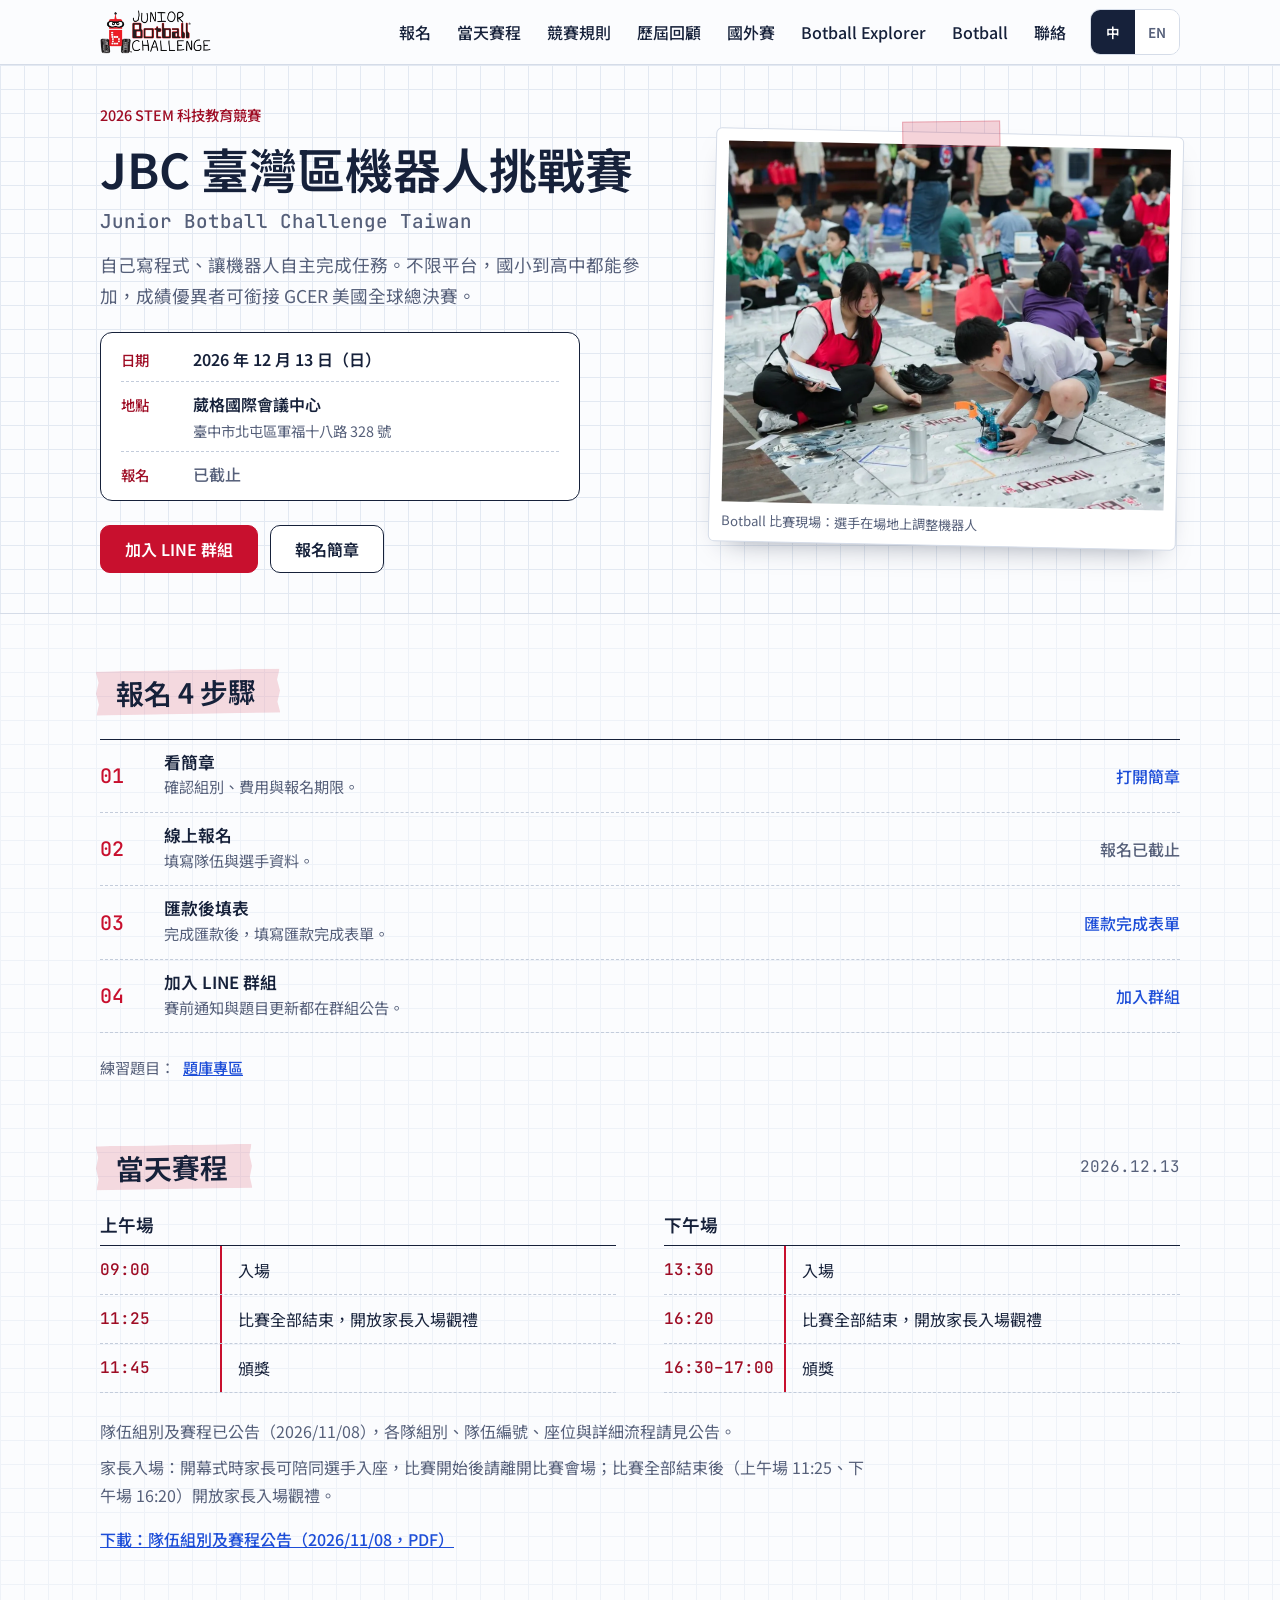
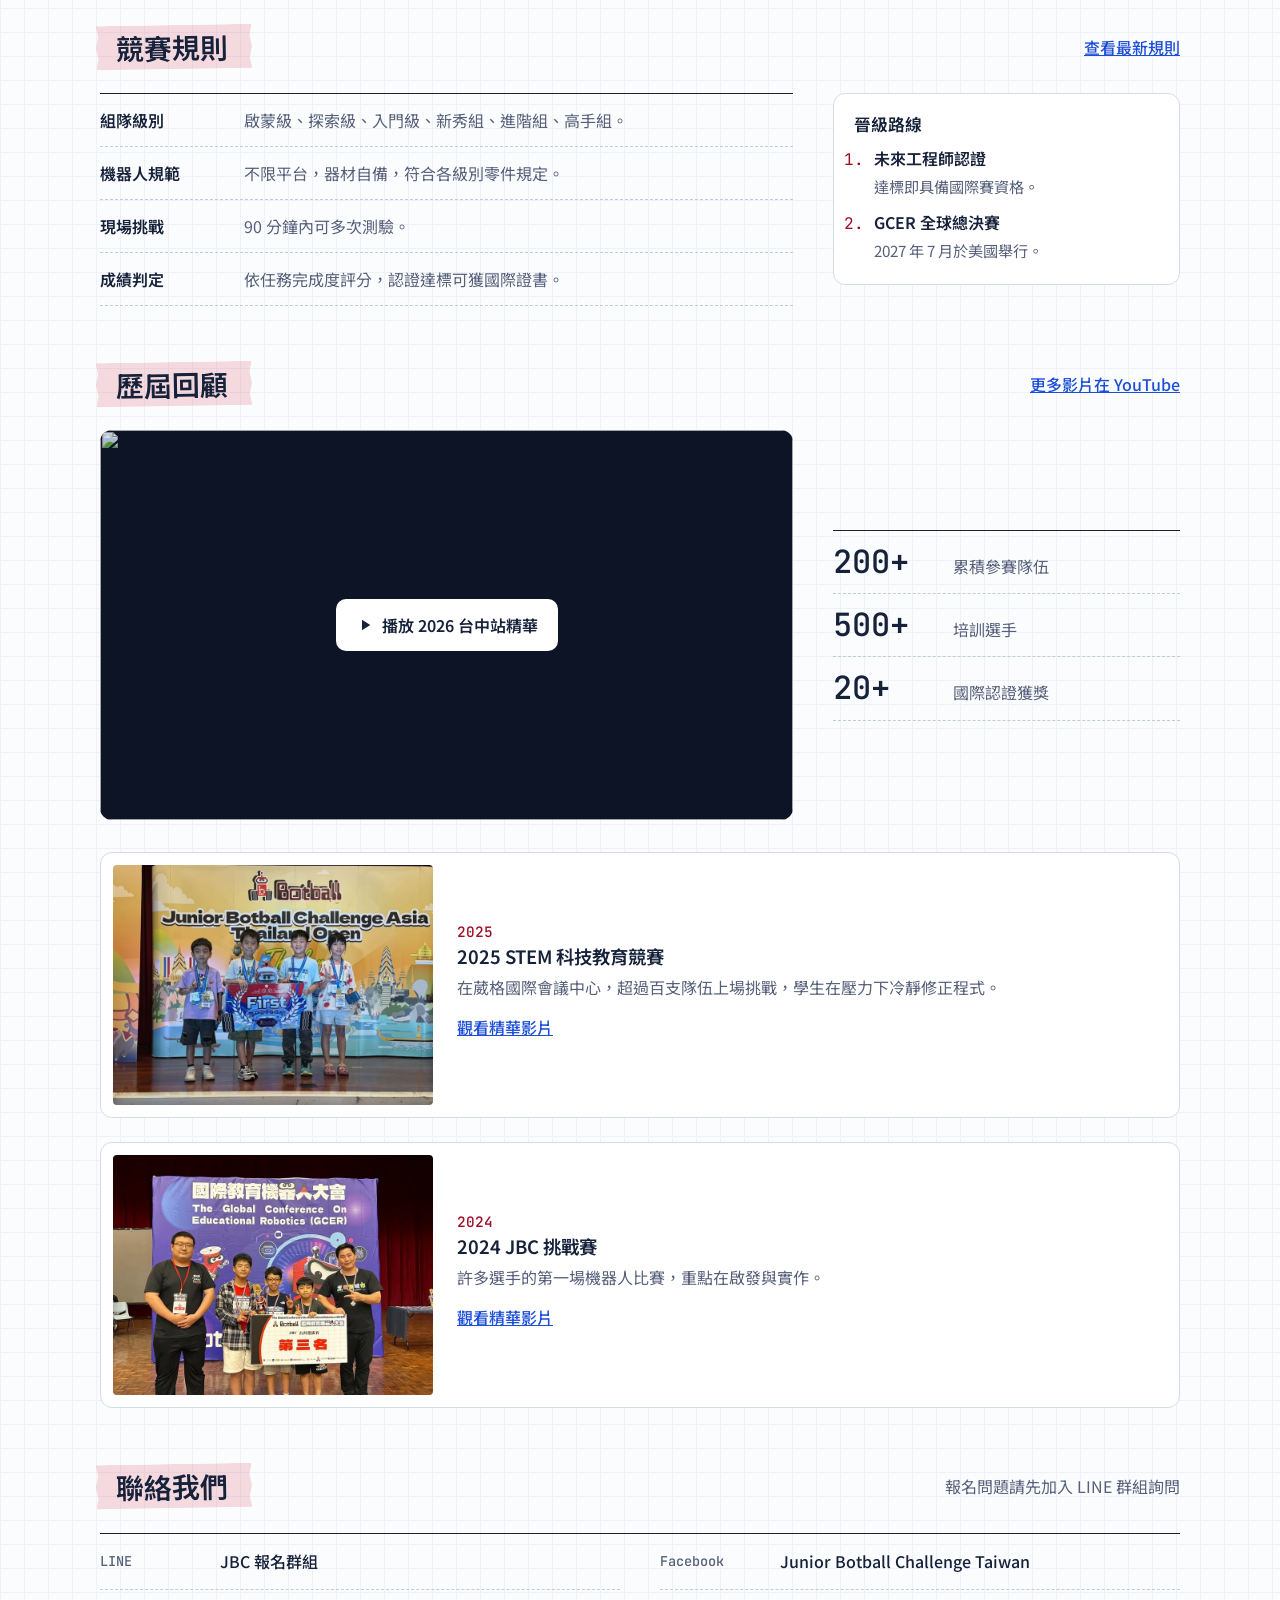
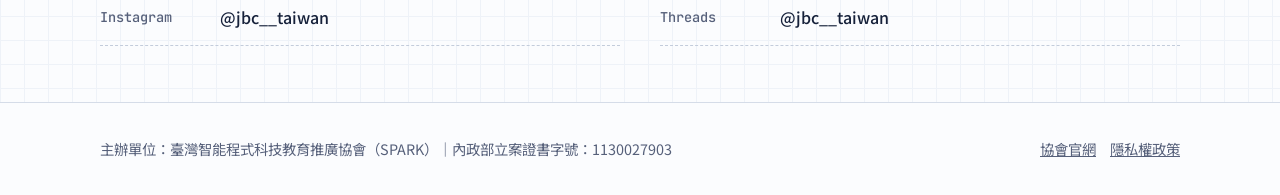
==== commit b272960f: "JBC 首頁：首屏主鈕改「加入 LINE 群組」（英文 Join our LINE group）；底部鈕維持賽程公告＋加入 LINE Co-Authored-By: Claude Opus 5.5 <" ====
--- a/index.html
+++ b/index.html
@@ -252,7 +252,7 @@
           <div class="row"><span class="k" data-i18n="k-reg">報名</span><span class="v off" data-i18n="reg-v">已截止</span></div>
         </div>
         <div class="btns">
-          <a class="btn primary" href="https://line.me/ti/g2/4KLjDA6pPbE8BBsQUPSQS2M3rLRNPWO0PVtz9A?utm_source=invitation&amp;utm_medium=link_copy&amp;utm_campaign=default" data-i18n="cta-line">加入 LINE 等下一場通知</a>
+          <a class="btn primary" href="https://line.me/ti/g2/4KLjDA6pPbE8BBsQUPSQS2M3rLRNPWO0PVtz9A?utm_source=invitation&amp;utm_medium=link_copy&amp;utm_campaign=default" data-i18n="cta-line">加入 LINE 群組</a>
           <a class="btn ghost" href="https://drive.google.com/drive/folders/1B7hhfJ3Ua2CyPPmKw17oYh9i8j2RODKG?usp=sharing" data-i18n="cta2">報名簡章</a>
         </div>
       </div>
@@ -387,7 +387,7 @@
   lead:'Students write their own code so robots complete missions on their own. Any robot platform, open to elementary through high school. Top teams can advance to GCER, the global finals in the USA.',
   'k-date':'Date', 'k-place':'Place', 'k-reg':'Sign-up',
   date:'Sunday, December 13, 2026', place:'Wagor International Convention Center', addr:'No. 328, Junfu 18th Rd., Beitun Dist., Taichung',
-  'reg-v':'Closed', 'cta-line':'Join LINE for the next event', cta2:'Competition guide', cap:'At a Botball event: students tune their robots on the field',
+  'reg-v':'Closed', 'cta-line':'Join our LINE group', cta2:'Competition guide', cap:'At a Botball event: students tune their robots on the field',
   'apply-h':'Register in 4 steps', s1:'Read the guide', s1d:'Check categories, fees and deadlines.', s1a:'Open the guide',
   s2:'Register online', s2d:'Fill in team and student details.', s2a:'Registration closed',
   s3:'Pay, then confirm', s3d:'After paying, submit the payment form.', s3a:'Payment form',
